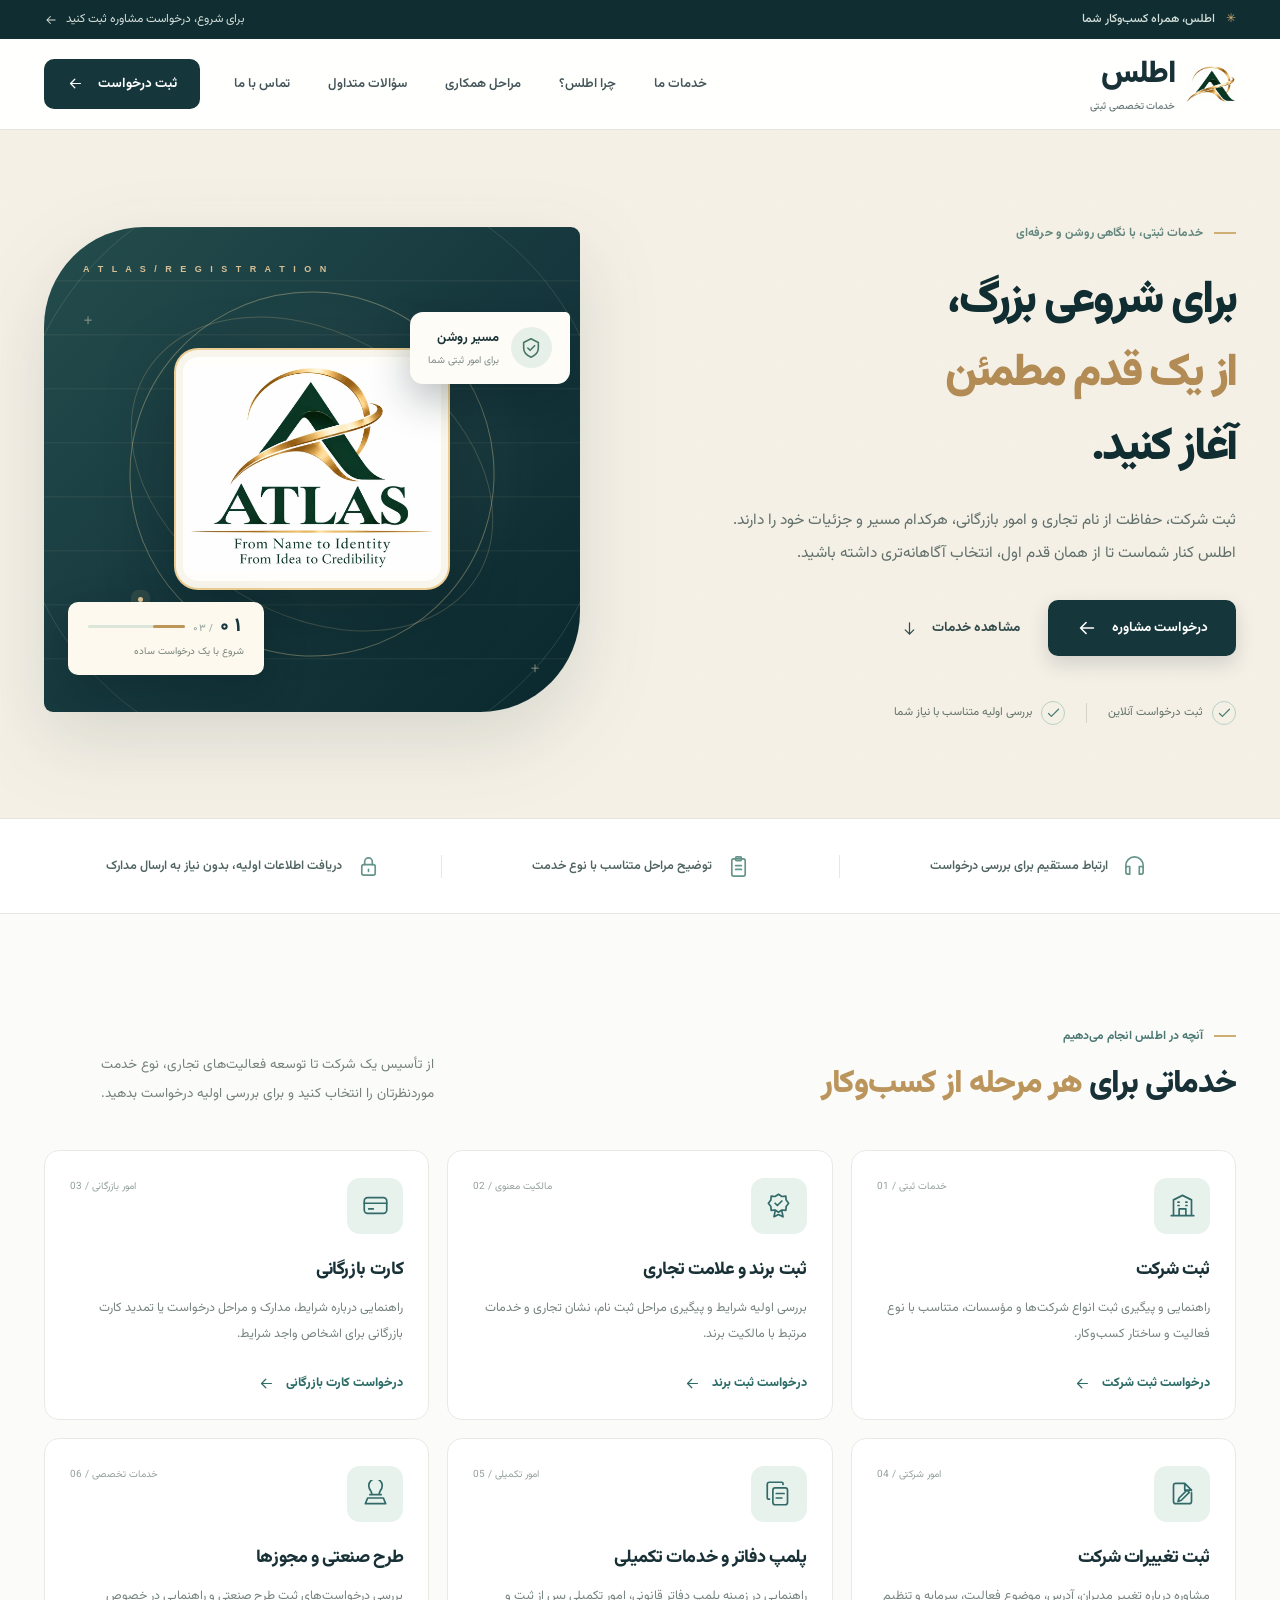
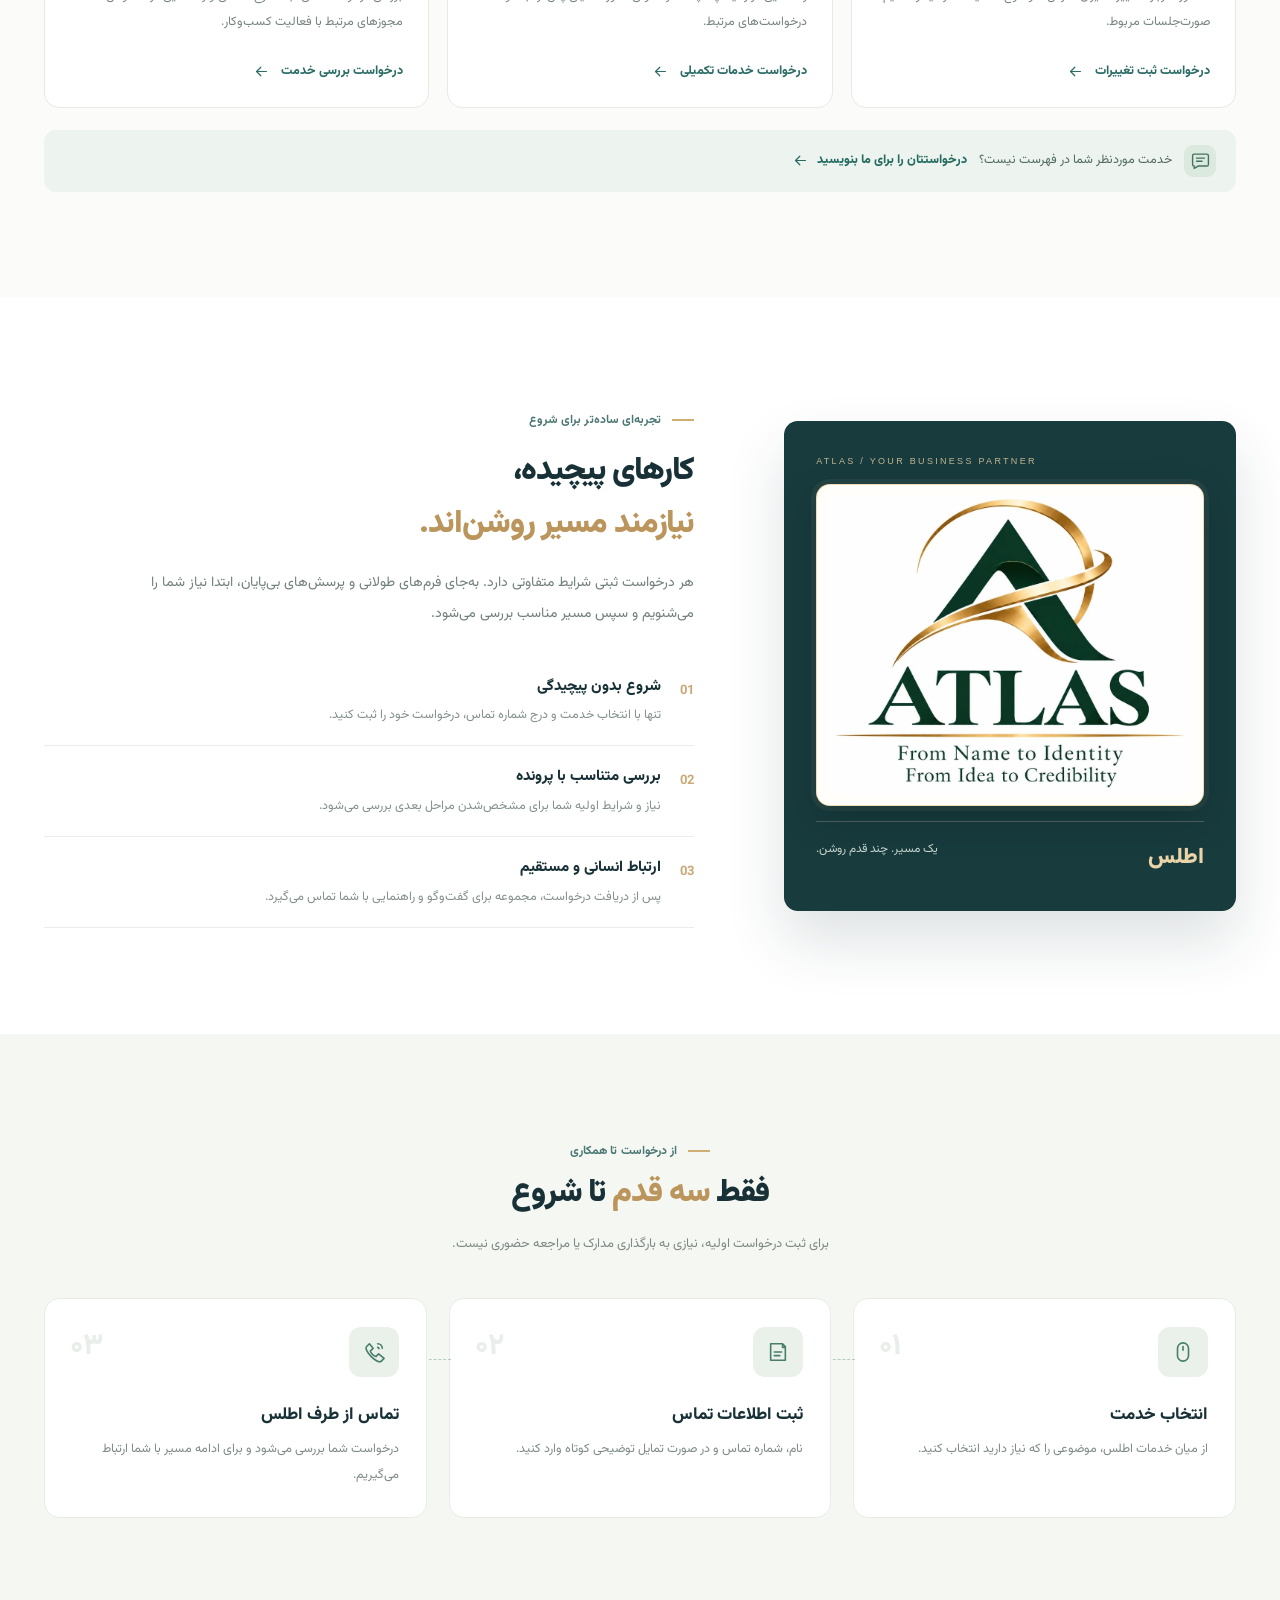
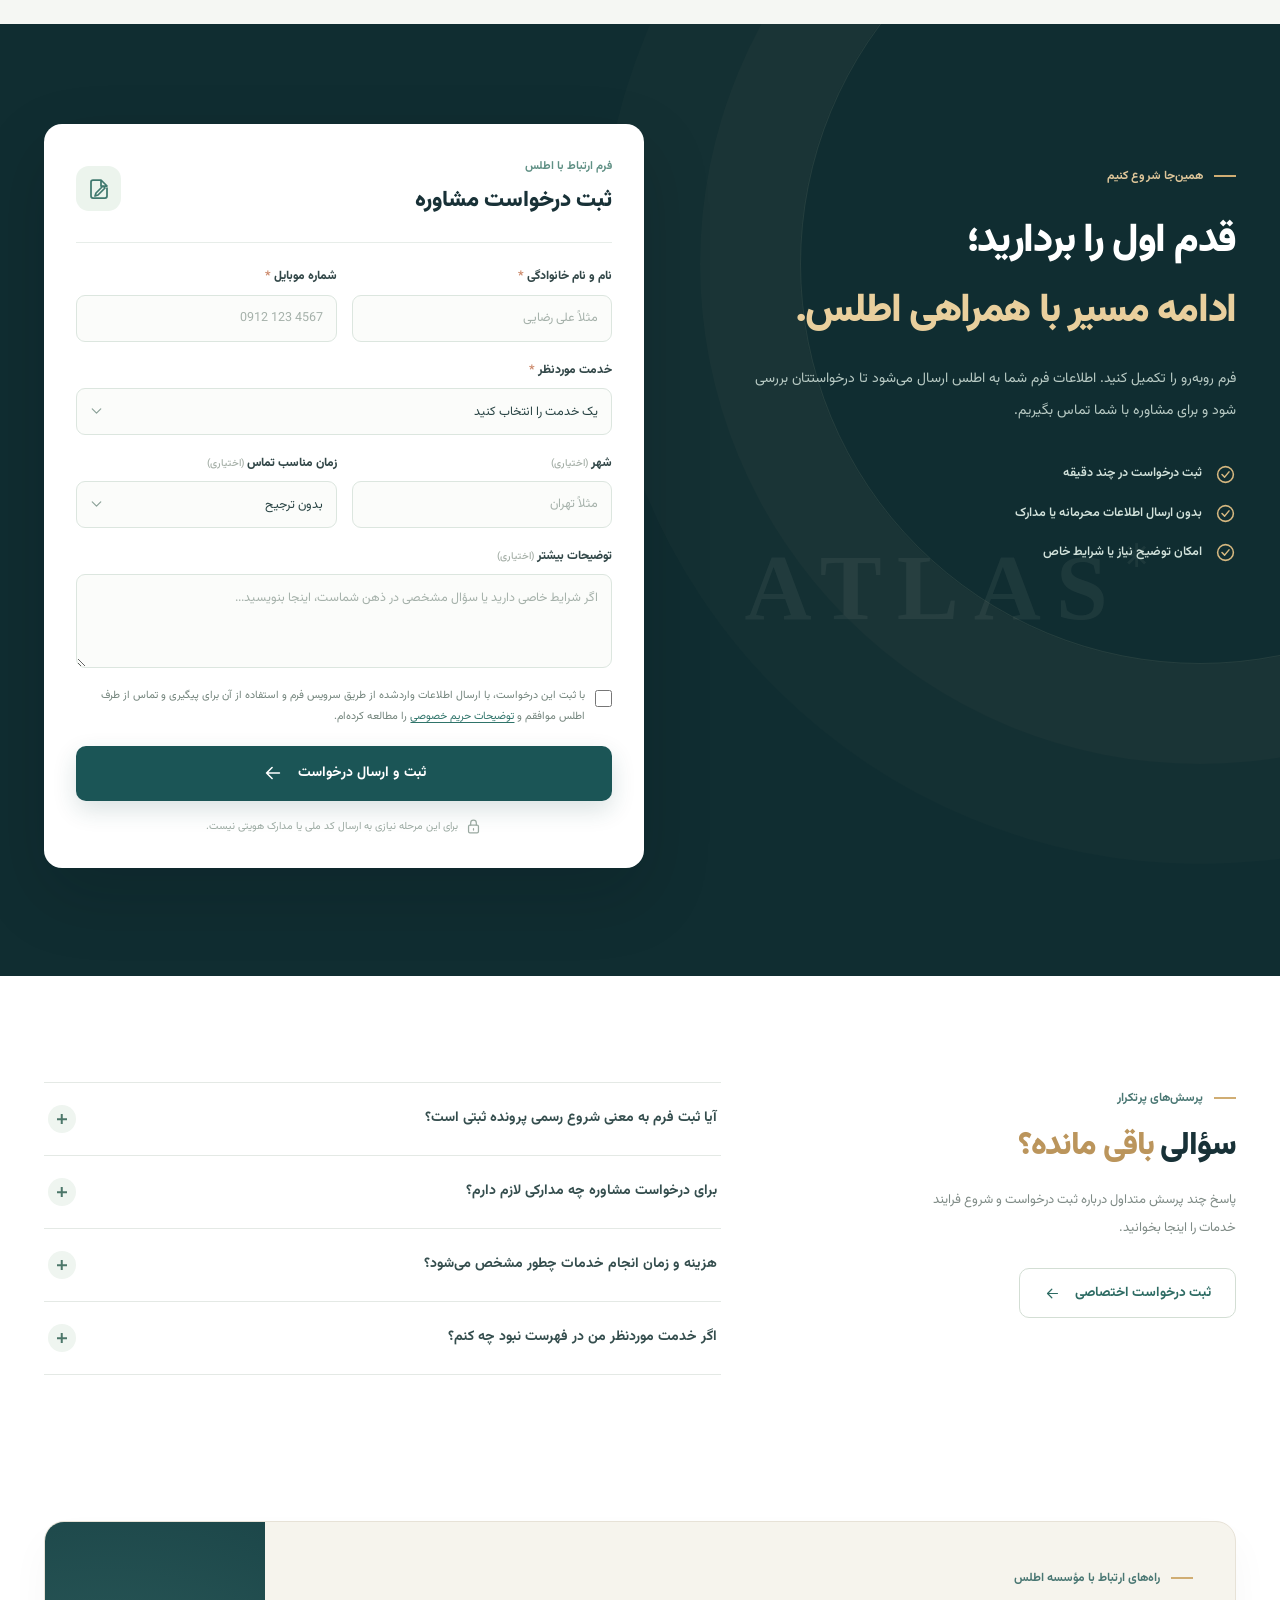
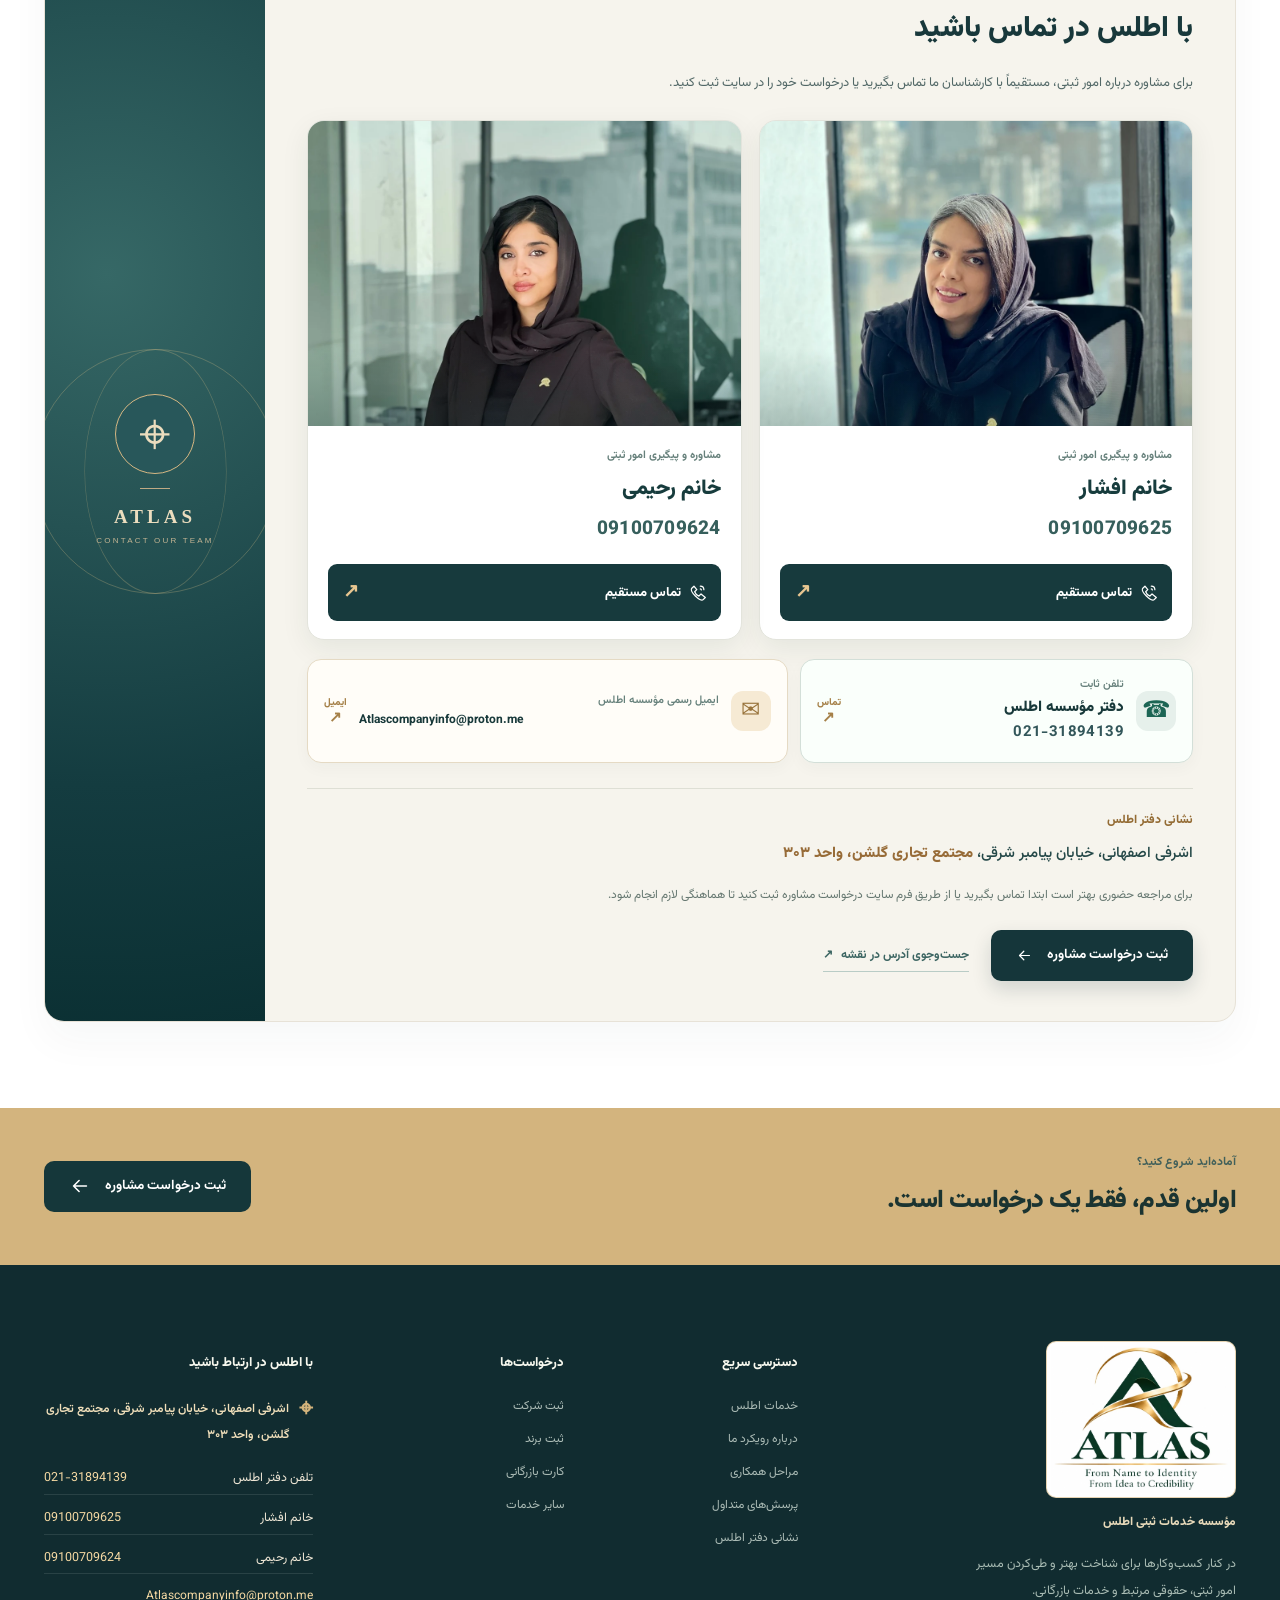
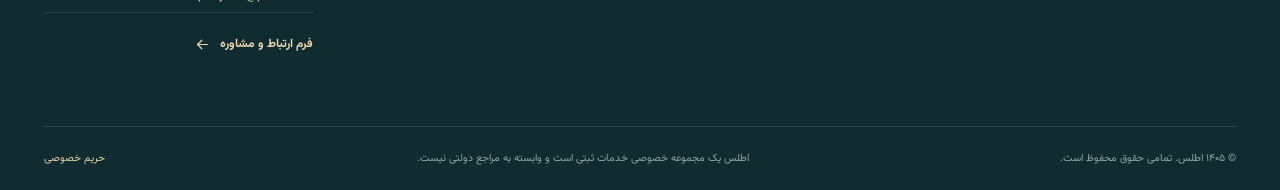
==== index.html @ 928f332f "v.1" ====
<!doctype html>
<html lang="fa" dir="rtl">
<head>
  <meta charset="UTF-8" />
  <meta name="viewport" content="width=device-width, initial-scale=1" />
  <meta name="theme-color" content="#122d32" />
  <meta name="description" content="اطلس، همراه شما در ثبت شرکت، ثبت برند و علامت تجاری، اخذ کارت بازرگانی و خدمات ثبتی. درخواست مشاوره خود را آنلاین ثبت کنید تا کارشناسان با شما تماس بگیرند." />
  <meta property="og:type" content="website" />
  <meta property="og:image" content="assets/atlas-logo.webp" />
  <meta property="og:title" content="اطلس | خدمات تخصصی ثبت شرکت و برند" />
  <meta property="og:description" content="مسیر امور ثبتی کسب‌وکارتان را با اطلس شروع کنید. درخواست مشاوره را آنلاین ثبت کنید." />
  <title>اطلس | ثبت شرکت، برند و خدمات ثبتی</title>
  <link rel="preconnect" href="https://fonts.googleapis.com" />
  <link rel="preconnect" href="https://fonts.gstatic.com" crossorigin />
  <link href="https://fonts.googleapis.com/css2?family=Vazirmatn:wght@300;400;500;600;700;800;900&display=swap" rel="stylesheet" />
  <link rel="icon" href="assets/favicon.png" type="image/png" />
  <link rel="stylesheet" href="assets/style.css" />
  <script src="assets/app.js" defer></script>
</head>
<body>
  <a class="skip-link" href="#main">رفتن به محتوای اصلی</a>
  <div class="announcement">
    <div class="container announcement__inner">
      <span class="announcement__tag"><span class="announcement__star">✳</span> اطلس، همراه کسب‌وکار شما</span>
      <a href="#request">برای شروع، درخواست مشاوره ثبت کنید <svg class="icon icon--tiny"><use href="assets/icons.svg#arrow-left"></use></svg></a>
    </div>
  </div>

  <header class="site-header" id="top">
    <div class="container header-inner">
      <a class="brand" href="#top" aria-label="اطلس، صفحه اصلی">
        <span class="brand-mark brand-mark--logo" aria-hidden="true"><img src="assets/atlas-mark.webp" alt="" width="50" height="50" /></span>
        <span class="brand-text"><strong>اطلس</strong><small>خدمات تخصصی ثبتی</small></span>
      </a>
      <nav class="primary-nav" id="primary-nav" aria-label="منوی اصلی">
        <a href="#services">خدمات ما</a>
        <a href="#why-atlas">چرا اطلس؟</a>
        <a href="#steps">مراحل همکاری</a>
        <a href="#faq">سؤالات متداول</a>
        <a href="#contact">تماس با ما</a>
      </nav>
      <a class="button button--header" href="#request">ثبت درخواست <svg class="icon icon--small"><use href="assets/icons.svg#arrow-left"></use></svg></a>
      <button class="menu-toggle" type="button" aria-label="باز کردن منو" aria-expanded="false" aria-controls="primary-nav"><span></span><span></span><span></span></button>
    </div>
  </header>

  <main id="main">
    <section class="hero" aria-labelledby="hero-title">
      <div class="hero-grain" aria-hidden="true"></div>
      <div class="container hero-grid">
        <div class="hero-content">
          <div class="eyebrow"><span class="eyebrow__line"></span> خدمات ثبتی، با نگاهی روشن و حرفه‌ای</div>
          <h1 id="hero-title">برای شروعی بزرگ، <span>از یک قدم مطمئن</span> آغاز کنید.</h1>
          <p class="hero-description">ثبت شرکت، حفاظت از نام تجاری و امور بازرگانی، هرکدام مسیر و جزئیات خود را دارند. اطلس کنار شماست تا از همان قدم اول، انتخاب آگاهانه‌تری داشته باشید.</p>
          <div class="hero-actions">
            <a class="button button--primary button--large" href="#request">درخواست مشاوره <svg class="icon"><use href="assets/icons.svg#arrow-left"></use></svg></a>
            <a class="button button--text" href="#services">مشاهده خدمات <svg class="icon icon--small"><use href="assets/icons.svg#arrow-down"></use></svg></a>
          </div>
          <div class="hero-notes">
            <div class="hero-note"><span class="note-check"><svg class="icon icon--small"><use href="assets/icons.svg#check"></use></svg></span><span>ثبت درخواست آنلاین</span></div>
            <span class="hero-notes__divider"></span>
            <div class="hero-note"><span class="note-check"><svg class="icon icon--small"><use href="assets/icons.svg#check"></use></svg></span><span>بررسی اولیه متناسب با نیاز شما</span></div>
          </div>
        </div>

        <div class="hero-art" aria-label="نمایی گرافیکی از مسیر خدمات اطلس">
          <div class="hero-art__inner">
            <div class="hero-art__crown">A T L A S  /  R E G I S T R A T I O N</div>
            <div class="orbit orbit--outer"></div>
            <div class="orbit orbit--middle"></div>
            <div class="orbital-dot orbital-dot--one"></div>
            <div class="orbital-dot orbital-dot--two"></div>
            <div class="hero-orb hero-orb--atlas"><img class="hero-logo" src="assets/atlas-logo.webp" width="978" height="800" alt="لوگوی رسمی اطلس با شعار From Name to Identity, From Idea to Credibility" fetchpriority="high" /></div>
            <div class="art-label art-label--top"><span class="art-label__circle"><svg class="icon"><use href="assets/icons.svg#shield-check"></use></svg></span><span><strong>مسیر روشن</strong><small>برای امور ثبتی شما</small></span></div>
            <div class="art-label art-label--bottom"><span class="art-label__number">۰۱ <em> / ۰۳</em></span><span class="art-label__bar"><i></i></span><span class="art-label__desc">شروع با یک درخواست ساده</span></div>
            <span class="hero-art__corner hero-art__corner--a">+</span><span class="hero-art__corner hero-art__corner--b">+</span>
          </div>
        </div>
      </div>
      <div class="hero-bottom-line" aria-hidden="true"></div>
    </section>

    <section class="assurance" aria-label="مزیت‌های همکاری">
      <div class="container assurance-grid">
        <div class="assurance-item"><svg class="icon"><use href="assets/icons.svg#headphones"></use></svg><span>ارتباط مستقیم برای بررسی درخواست</span></div>
        <div class="assurance-item"><svg class="icon"><use href="assets/icons.svg#clipboard"></use></svg><span>توضیح مراحل متناسب با نوع خدمت</span></div>
        <div class="assurance-item"><svg class="icon"><use href="assets/icons.svg#lock"></use></svg><span>دریافت اطلاعات اولیه، بدون نیاز به ارسال مدارک</span></div>
      </div>
    </section>

    <section class="section services-section" id="services">
      <div class="container">
        <div class="section-head">
          <div><div class="eyebrow eyebrow--dark"><span class="eyebrow__line"></span> آنچه در اطلس انجام می‌دهیم</div><h2>خدماتی برای <span>هر مرحله از کسب‌وکار</span></h2></div>
          <p>از تأسیس یک شرکت تا توسعه فعالیت‌های تجاری، نوع خدمت موردنظرتان را انتخاب کنید و برای بررسی اولیه درخواست بدهید.</p>
        </div>
        <div class="services-grid">
          <article class="service-card"><div class="service-card__top"><span class="service-icon"><svg class="icon"><use href="assets/icons.svg#building"></use></svg></span><span class="service-num">01 / خدمات ثبتی</span></div><h3>ثبت شرکت</h3><p>راهنمایی و پیگیری ثبت انواع شرکت‌ها و مؤسسات، متناسب با نوع فعالیت و ساختار کسب‌وکار.</p><a href="#request" class="service-link" data-service="ثبت شرکت">درخواست ثبت شرکت <svg class="icon icon--small"><use href="assets/icons.svg#arrow-left"></use></svg></a></article>
          <article class="service-card"><div class="service-card__top"><span class="service-icon"><svg class="icon"><use href="assets/icons.svg#badge"></use></svg></span><span class="service-num">02 / مالکیت معنوی</span></div><h3>ثبت برند و علامت تجاری</h3><p>بررسی اولیه شرایط و پیگیری مراحل ثبت نام، نشان تجاری و خدمات مرتبط با مالکیت برند.</p><a href="#request" class="service-link" data-service="ثبت برند و علامت تجاری">درخواست ثبت برند <svg class="icon icon--small"><use href="assets/icons.svg#arrow-left"></use></svg></a></article>
          <article class="service-card"><div class="service-card__top"><span class="service-icon"><svg class="icon"><use href="assets/icons.svg#credit-card"></use></svg></span><span class="service-num">03 / امور بازرگانی</span></div><h3>کارت بازرگانی</h3><p>راهنمایی درباره شرایط، مدارک و مراحل درخواست یا تمدید کارت بازرگانی برای اشخاص واجد شرایط.</p><a href="#request" class="service-link" data-service="اخذ یا تمدید کارت بازرگانی">درخواست کارت بازرگانی <svg class="icon icon--small"><use href="assets/icons.svg#arrow-left"></use></svg></a></article>
          <article class="service-card"><div class="service-card__top"><span class="service-icon"><svg class="icon"><use href="assets/icons.svg#file-pen"></use></svg></span><span class="service-num">04 / امور شرکتی</span></div><h3>ثبت تغییرات شرکت</h3><p>مشاوره درباره تغییر مدیران، آدرس، موضوع فعالیت، سرمایه و تنظیم صورت‌جلسات مربوط.</p><a href="#request" class="service-link" data-service="ثبت تغییرات شرکت">درخواست ثبت تغییرات <svg class="icon icon--small"><use href="assets/icons.svg#arrow-left"></use></svg></a></article>
          <article class="service-card"><div class="service-card__top"><span class="service-icon"><svg class="icon"><use href="assets/icons.svg#files"></use></svg></span><span class="service-num">05 / امور تکمیلی</span></div><h3>پلمپ دفاتر و خدمات تکمیلی</h3><p>راهنمایی در زمینه پلمپ دفاتر قانونی، امور تکمیلی پس از ثبت و درخواست‌های مرتبط.</p><a href="#request" class="service-link" data-service="پلمپ دفاتر و خدمات تکمیلی">درخواست خدمات تکمیلی <svg class="icon icon--small"><use href="assets/icons.svg#arrow-left"></use></svg></a></article>
          <article class="service-card"><div class="service-card__top"><span class="service-icon"><svg class="icon"><use href="assets/icons.svg#stamp"></use></svg></span><span class="service-num">06 / خدمات تخصصی</span></div><h3>طرح صنعتی و مجوزها</h3><p>بررسی درخواست‌های ثبت طرح صنعتی و راهنمایی در خصوص مجوزهای مرتبط با فعالیت کسب‌وکار.</p><a href="#request" class="service-link" data-service="ثبت طرح صنعتی و مجوزها">درخواست بررسی خدمت <svg class="icon icon--small"><use href="assets/icons.svg#arrow-left"></use></svg></a></article>
        </div>
        <div class="service-footnote"><span class="service-footnote__icon"><svg class="icon"><use href="assets/icons.svg#message"></use></svg></span><span>خدمت موردنظر شما در فهرست نیست؟</span><a href="#request" data-service="سایر خدمات ثبتی">درخواستتان را برای ما بنویسید <svg class="icon icon--small"><use href="assets/icons.svg#arrow-left"></use></svg></a></div>
      </div>
    </section>

    <section class="section why-section" id="why-atlas">
      <div class="container why-grid">
        <div class="why-panel">
          <span class="why-panel__top">ATLAS / YOUR BUSINESS PARTNER</span>
          <div class="why-panel__visual">
            <div class="why-panel__logo-frame">
              <img class="why-panel__logo-img" src="assets/atlas-logo.webp" width="978" height="800" loading="lazy" alt="لوگوی رسمی مؤسسه ثبتی اطلس، از نام تا هویت و از ایده تا اعتبار" />
            </div>
          </div>
          <div class="why-panel__bottom"><span>اطلس</span><span>یک مسیر. چند قدم روشن.</span></div>
        </div>
        <div class="why-content"><div class="eyebrow eyebrow--dark"><span class="eyebrow__line"></span> تجربه‌ای ساده‌تر برای شروع</div><h2>کارهای پیچیده، <span>نیازمند مسیر روشن‌اند.</span></h2><p class="why-intro">هر درخواست ثبتی شرایط متفاوتی دارد. به‌جای فرم‌های طولانی و پرسش‌های بی‌پایان، ابتدا نیاز شما را می‌شنویم و سپس مسیر مناسب بررسی می‌شود.</p>
          <div class="why-features"><div class="why-feature"><span class="why-feature__number">01</span><div><h3>شروع بدون پیچیدگی</h3><p>تنها با انتخاب خدمت و درج شماره تماس، درخواست خود را ثبت کنید.</p></div></div><div class="why-feature"><span class="why-feature__number">02</span><div><h3>بررسی متناسب با پرونده</h3><p>نیاز و شرایط اولیه شما برای مشخص‌شدن مراحل بعدی بررسی می‌شود.</p></div></div><div class="why-feature"><span class="why-feature__number">03</span><div><h3>ارتباط انسانی و مستقیم</h3><p>پس از دریافت درخواست، مجموعه برای گفت‌وگو و راهنمایی با شما تماس می‌گیرد.</p></div></div></div>
        </div>
      </div>
    </section>

    <section class="section steps-section" id="steps"><div class="container"><div class="section-head section-head--center"><div class="eyebrow eyebrow--dark"><span class="eyebrow__line"></span> از درخواست تا همکاری</div><h2>فقط <span>سه قدم</span> تا شروع</h2><p>برای ثبت درخواست اولیه، نیازی به بارگذاری مدارک یا مراجعه حضوری نیست.</p></div><div class="steps-grid"><div class="step-card"><span class="step-card__index">۰۱</span><span class="step-card__icon"><svg class="icon"><use href="assets/icons.svg#mouse"></use></svg></span><h3>انتخاب خدمت</h3><p>از میان خدمات اطلس، موضوعی را که نیاز دارید انتخاب کنید.</p></div><div class="step-card"><span class="step-card__index">۰۲</span><span class="step-card__icon"><svg class="icon"><use href="assets/icons.svg#form"></use></svg></span><h3>ثبت اطلاعات تماس</h3><p>نام، شماره تماس و در صورت تمایل توضیحی کوتاه وارد کنید.</p></div><div class="step-card"><span class="step-card__index">۰۳</span><span class="step-card__icon"><svg class="icon"><use href="assets/icons.svg#phone-call"></use></svg></span><h3>تماس از طرف اطلس</h3><p>درخواست شما بررسی می‌شود و برای ادامه مسیر با شما ارتباط می‌گیریم.</p></div></div></div></section>

    <section class="request-section" id="request" aria-labelledby="request-title"><div class="container request-grid">
      <div class="request-copy"><div class="eyebrow eyebrow--light"><span class="eyebrow__line"></span> همین‌جا شروع کنیم</div><h2 id="request-title">قدم اول را بردارید؛ <span>ادامه مسیر با همراهی اطلس.</span></h2><p>فرم روبه‌رو را تکمیل کنید. اطلاعات فرم شما به اطلس ارسال می‌شود تا درخواستتان بررسی شود و برای مشاوره با شما تماس بگیریم.</p><div class="request-advantages"><div><svg class="icon"><use href="assets/icons.svg#check-circle"></use></svg> ثبت درخواست در چند دقیقه</div><div><svg class="icon"><use href="assets/icons.svg#check-circle"></use></svg> بدون ارسال اطلاعات محرمانه یا مدارک</div><div><svg class="icon"><use href="assets/icons.svg#check-circle"></use></svg> امکان توضیح نیاز یا شرایط خاص</div></div><div class="request-decor" aria-hidden="true">ATLAS<span>✳</span></div></div>
      <div class="form-card"><div class="form-card__header"><div><span class="form-card__label">فرم ارتباط با اطلس</span><h3>ثبت درخواست مشاوره</h3></div><span class="form-card__header-icon"><svg class="icon"><use href="assets/icons.svg#file-pen"></use></svg></span></div>
        <form id="lead-form" action="https://formsubmit.co/Atlascompanyinfo@proton.me" method="POST" accept-charset="UTF-8">
          <input type="hidden" name="_subject" value="درخواست مشاوره جدید | مؤسسه ثبتی اطلس" />
          <input type="hidden" name="_template" value="table" />
          <input type="hidden" name="_url" id="submission_url" value="" />
          <input type="hidden" name="زمان ثبت درخواست" id="submission_time" value="" />
          <div class="field-grid"><div class="form-field"><label for="fullname">نام و نام خانوادگی <span>*</span></label><input id="fullname" name="fullname" type="text" autocomplete="name" maxlength="100" placeholder="مثلاً علی رضایی" required /></div><div class="form-field"><label for="mobile">شماره موبایل <span>*</span></label><input id="mobile" name="mobile" type="tel" inputmode="tel" autocomplete="tel" maxlength="20" dir="ltr" placeholder="0912 123 4567" required /></div></div>
          <div class="form-field"><label for="service">خدمت موردنظر <span>*</span></label><div class="select-wrap"><select id="service" name="service" required><option value="" selected disabled>یک خدمت را انتخاب کنید</option><option value="ثبت شرکت">ثبت شرکت</option><option value="ثبت برند و علامت تجاری">ثبت برند و علامت تجاری</option><option value="اخذ یا تمدید کارت بازرگانی">اخذ یا تمدید کارت بازرگانی</option><option value="ثبت تغییرات شرکت">ثبت تغییرات شرکت</option><option value="پلمپ دفاتر و خدمات تکمیلی">پلمپ دفاتر و خدمات تکمیلی</option><option value="ثبت طرح صنعتی و مجوزها">ثبت طرح صنعتی و مجوزها</option><option value="سایر خدمات ثبتی">سایر خدمات ثبتی</option></select><svg class="icon icon--small"><use href="assets/icons.svg#chevron-down"></use></svg></div></div>
          <div class="field-grid"><div class="form-field"><label for="city">شهر <span class="optional">(اختیاری)</span></label><input id="city" name="city" type="text" maxlength="80" placeholder="مثلاً تهران" /></div><div class="form-field"><label for="preferred_time">زمان مناسب تماس <span class="optional">(اختیاری)</span></label><div class="select-wrap"><select id="preferred_time" name="preferred_time"><option value="">بدون ترجیح</option><option value="صبح">صبح</option><option value="ظهر تا عصر">ظهر تا عصر</option><option value="عصر تا شب">عصر تا شب</option></select><svg class="icon icon--small"><use href="assets/icons.svg#chevron-down"></use></svg></div></div></div>
          <div class="form-field"><label for="message">توضیحات بیشتر <span class="optional">(اختیاری)</span></label><textarea id="message" name="message" rows="3" maxlength="2000" placeholder="اگر شرایط خاصی دارید یا سؤال مشخصی در ذهن شماست، اینجا بنویسید..."></textarea></div>
          <div class="trap-field" aria-hidden="true"><label for="company_website">آدرس وب‌سایت</label><input type="text" id="company_website" name="_honey" tabindex="-1" autocomplete="off" /></div>
          <label class="privacy-agreement"><input type="checkbox" id="consent" name="consent" required /><span>با ثبت این درخواست، با ارسال اطلاعات واردشده از طریق سرویس فرم و استفاده از آن برای پیگیری و تماس از طرف اطلس موافقم و <a href="privacy.html" target="_blank" rel="noopener">توضیحات حریم خصوصی</a> را مطالعه کرده‌ام.</span></label>
          <noscript><p class="form-message" style="display:block" role="status">در مرورگر شما جاوااسکریپت غیرفعال است. فرم با هدایت به سرویس دریافت درخواست ارسال خواهد شد.</p></noscript>
          <p id="form-message" role="status" aria-live="polite" class="form-message" hidden></p>
          <button class="button button--form" type="submit" id="submit-button">ثبت و ارسال درخواست <svg class="icon"><use href="assets/icons.svg#arrow-left"></use></svg></button>
          <p class="form-card__footer"><svg class="icon icon--small"><use href="assets/icons.svg#lock"></use></svg> برای این مرحله نیازی به ارسال کد ملی یا مدارک هویتی نیست.</p>
        </form>
      </div>
    </div></section>

    <section class="section faq-section" id="faq"><div class="container faq-grid"><div class="faq-heading"><div class="eyebrow eyebrow--dark"><span class="eyebrow__line"></span> پرسش‌های پرتکرار</div><h2>سؤالی <span>باقی مانده؟</span></h2><p>پاسخ چند پرسش متداول درباره ثبت درخواست و شروع فرایند خدمات را اینجا بخوانید.</p><a class="button button--outline" href="#request">ثبت درخواست اختصاصی <svg class="icon icon--small"><use href="assets/icons.svg#arrow-left"></use></svg></a></div><div class="faq-list"><details><summary>آیا ثبت فرم به معنی شروع رسمی پرونده ثبتی است؟<span class="faq-plus"></span></summary><p>خیر. فرم سایت برای ثبت درخواست اولیه و هماهنگی تماس است. شروع رسمی خدمات، شرایط و مدارک موردنیاز پس از بررسی موضوع با شما مشخص می‌شود.</p></details><details><summary>برای درخواست مشاوره چه مدارکی لازم دارم؟<span class="faq-plus"></span></summary><p>برای تکمیل فرم اولیه، تنها نام، شماره موبایل و نوع خدمت موردنظر لازم است. در صورت نیاز به مدارک، مراحل بعدی جداگانه با شما هماهنگ خواهد شد.</p></details><details><summary>هزینه و زمان انجام خدمات چطور مشخص می‌شود؟<span class="faq-plus"></span></summary><p>هزینه و زمان انجام کار به نوع خدمت، وضعیت پرونده و الزامات مراجع مربوط بستگی دارد. پس از بررسی اولیه، درباره جزئیات با شما گفت‌وگو می‌شود.</p></details><details><summary>اگر خدمت موردنظر من در فهرست نبود چه کنم؟<span class="faq-plus"></span></summary><p>گزینه «سایر خدمات ثبتی» را انتخاب و موضوع را در بخش توضیحات بنویسید تا امکان انجام آن بررسی شود.</p></details></div></div></section>

    <section class="contact-section" id="contact" aria-labelledby="contact-title">
      <div class="container contact-box">
        <div class="contact-box__content">
          <div class="eyebrow eyebrow--dark"><span class="eyebrow__line"></span> راه‌های ارتباط با مؤسسه اطلس</div>
          <h2 id="contact-title">با اطلس در تماس باشید</h2>
          <p class="contact-box__intro">برای مشاوره درباره امور ثبتی، مستقیماً با کارشناسان ما تماس بگیرید یا درخواست خود را در سایت ثبت کنید.</p>

          <div class="contact-channels contact-channels--advisors" aria-label="کارشناسان مؤسسه ثبتی اطلس">
            <article class="advisor-card">
              <div class="advisor-card__photo-wrap">
                <img class="advisor-card__photo advisor-card__photo--afshar" src="assets/advisor-afshar.webp" width="1080" height="1440" loading="lazy" decoding="async" alt="عکس خانم افشار" />
              </div>
              <div class="advisor-card__body">
                <span class="advisor-card__eyebrow">مشاوره و پیگیری امور ثبتی</span>
                <h3>خانم افشار</h3>
                <a class="advisor-card__number" href="tel:+989100709625" aria-label="شماره موبایل خانم افشار، تماس با ۰۹۱۰۰۷۰۹۶۲۵"><bdi dir="ltr">09100709625</bdi></a>
                <a class="advisor-card__call" href="tel:+989100709625" aria-label="تماس تلفنی با خانم افشار">
                  <svg class="icon icon--small" aria-hidden="true"><use href="assets/icons.svg#phone-call"></use></svg>
                  تماس مستقیم
                  <span aria-hidden="true">↗</span>
                </a>
              </div>
            </article>
            <article class="advisor-card">
              <div class="advisor-card__photo-wrap">
                <img class="advisor-card__photo advisor-card__photo--rahimi" src="assets/advisor-rahimi.webp" width="1080" height="1440" loading="lazy" decoding="async" alt="عکس خانم رحیمی" />
              </div>
              <div class="advisor-card__body">
                <span class="advisor-card__eyebrow">مشاوره و پیگیری امور ثبتی</span>
                <h3>خانم رحیمی</h3>
                <a class="advisor-card__number" href="tel:+989100709624" aria-label="شماره موبایل خانم رحیمی، تماس با ۰۹۱۰۰۷۰۹۶۲۴"><bdi dir="ltr">09100709624</bdi></a>
                <a class="advisor-card__call" href="tel:+989100709624" aria-label="تماس تلفنی با خانم رحیمی">
                  <svg class="icon icon--small" aria-hidden="true"><use href="assets/icons.svg#phone-call"></use></svg>
                  تماس مستقیم
                  <span aria-hidden="true">↗</span>
                </a>
              </div>
            </article>
          </div>

          <div class="contact-channels contact-channels--utility" aria-label="تلفن دفتر و ایمیل رسمی اطلس">
            <a class="contact-channel contact-channel--office" href="tel:+982131894139" aria-label="تماس با دفتر مؤسسه ثبتی اطلس، ۰۲۱-۳۱۸۹۴۱۳۹">
              <span class="contact-channel__icon" aria-hidden="true">☎</span>
              <span class="contact-channel__details"><small>تلفن ثابت</small><strong>دفتر مؤسسه اطلس</strong><bdi dir="ltr">021-31894139</bdi></span>
              <span class="contact-channel__action" aria-hidden="true">تماس <span>↗</span></span>
            </a>
            <a class="contact-channel contact-channel--email" href="mailto:Atlascompanyinfo@proton.me" aria-label="ارسال ایمیل به مؤسسه اطلس به نشانی Atlascompanyinfo@proton.me">
              <span class="contact-channel__icon contact-channel__icon--mail" aria-hidden="true">✉</span>
              <span class="contact-channel__details"><small>ایمیل رسمی مؤسسه اطلس</small><strong class="contact-channel__email" dir="ltr">Atlascompanyinfo@proton.me</strong></span>
              <span class="contact-channel__action" aria-hidden="true">ایمیل <span>↗</span></span>
            </a>
          </div>

          <div class="contact-office"><span class="contact-office__label">نشانی دفتر اطلس</span><address>اشرفی اصفهانی، خیابان پیامبر شرقی، <strong>مجتمع تجاری گلشن، واحد ۳۰۳</strong></address></div>
          <p>برای مراجعه حضوری بهتر است ابتدا تماس بگیرید یا از طریق فرم سایت درخواست مشاوره ثبت کنید تا هماهنگی لازم انجام شود.</p>
          <div class="contact-box__actions">
            <a class="button button--primary" href="#request">ثبت درخواست مشاوره <svg class="icon icon--small"><use href="assets/icons.svg#arrow-left"></use></svg></a>
            <a class="contact-box__map" href="https://www.google.com/maps/search/?api=1&query=%D8%AA%D9%87%D8%B1%D8%A7%D9%86%D8%8C%20%D8%A7%D8%B4%D8%B1%D9%81%DB%8C%20%D8%A7%D8%B5%D9%81%D9%87%D8%A7%D9%86%DB%8C%D8%8C%20%D8%AE%DB%8C%D8%A7%D8%A8%D8%A7%D9%86%20%D9%BE%DB%8C%D8%A7%D9%85%D8%A8%D8%B1%20%D8%B4%D8%B1%D9%82%DB%8C%D8%8C%20%D9%85%D8%AC%D8%AA%D9%85%D8%B9%20%D8%AA%D8%AC%D8%A7%D8%B1%DB%8C%20%DA%AF%D9%84%D8%B4%D9%86%D8%8C%20%D9%88%D8%A7%D8%AD%D8%AF%20%DB%B3%DB%B0%DB%B3" target="_blank" rel="noopener noreferrer" aria-label="جست‌وجوی آدرس اطلس در گوگل‌مپ">جست‌وجوی آدرس در نقشه <span aria-hidden="true">↗</span></a>
          </div>
        </div>
        <div class="contact-box__visual" aria-hidden="true"><span class="contact-box__pin">⌖</span><span class="contact-box__visual-line"></span><strong>ATLAS</strong><small>CONTACT OUR TEAM</small></div>
      </div>
    </section>
    <section class="last-cta"><div class="container last-cta__inner"><div><span>آماده‌اید شروع کنید؟</span><h2>اولین قدم، فقط یک درخواست است.</h2></div><a href="#request" class="button button--cream">ثبت درخواست مشاوره <svg class="icon"><use href="assets/icons.svg#arrow-left"></use></svg></a></div></section>
  </main>
  <footer class="site-footer"><div class="container footer-main"><div class="footer-brand"><a class="footer-logo" href="#top" aria-label="اطلس؛ بازگشت به ابتدای صفحه"><img src="assets/atlas-logo.webp" width="978" height="800" alt="اطلس؛ From Name to Identity, From Idea to Credibility" loading="lazy" /></a><div class="footer-brand__caption">مؤسسه خدمات ثبتی اطلس</div><p>در کنار کسب‌وکارها برای شناخت بهتر و طی‌کردن مسیر امور ثبتی، حقوقی مرتبط و خدمات بازرگانی.</p></div><div class="footer-links"><h3>دسترسی سریع</h3><a href="#services">خدمات اطلس</a><a href="#why-atlas">درباره رویکرد ما</a><a href="#steps">مراحل همکاری</a><a href="#faq">پرسش‌های متداول</a><a href="#contact">نشانی دفتر اطلس</a></div><div class="footer-links"><h3>درخواست‌ها</h3><a href="#request" data-service="ثبت شرکت">ثبت شرکت</a><a href="#request" data-service="ثبت برند و علامت تجاری">ثبت برند</a><a href="#request" data-service="اخذ یا تمدید کارت بازرگانی">کارت بازرگانی</a><a href="#request" data-service="سایر خدمات ثبتی">سایر خدمات</a></div><div class="footer-contact"><h3>با اطلس در ارتباط باشید</h3><p class="footer-contact__address"><span aria-hidden="true">⌖</span> <span>اشرفی اصفهانی، خیابان پیامبر شرقی، مجتمع تجاری گلشن، واحد ۳۰۳</span></p><div class="footer-contact__methods" aria-label="راه‌های ارتباطی">
  <a href="tel:+982131894139" aria-label="تماس با دفتر مؤسسه اطلس، ۰۲۱-۳۱۸۹۴۱۳۹"><span>تلفن دفتر اطلس</span><bdi dir="ltr">021-31894139</bdi></a>
  <a href="tel:+989100709625" aria-label="تماس با خانم افشار، ۰۹۱۰۰۷۰۹۶۲۵"><span>خانم افشار</span><bdi dir="ltr">09100709625</bdi></a>
  <a href="tel:+989100709624" aria-label="تماس با خانم رحیمی، ۰۹۱۰۰۷۰۹۶۲۴"><span>خانم رحیمی</span><bdi dir="ltr">09100709624</bdi></a>
  <a class="footer-contact__email" href="mailto:Atlascompanyinfo@proton.me" dir="ltr">Atlascompanyinfo@proton.me</a>
</div><a class="footer-request" href="#request">فرم ارتباط و مشاوره <svg class="icon icon--small"><use href="assets/icons.svg#arrow-left"></use></svg></a></div></div><div class="container footer-bottom"><span>© <span id="current-year">۱۴۰۵</span> اطلس. تمامی حقوق محفوظ است.</span><span>اطلس یک مجموعه خصوصی خدمات ثبتی است و وابسته به مراجع دولتی نیست.</span><a href="privacy.html">حریم خصوصی</a></div></footer>
</body>
</html>
---- assets/style.css ----
:root{--atlas-font:"Vazirmatn","Noto Sans Arabic",Tahoma,Arial,sans-serif;--forest:#15363a;--forest-dark:#102d31;--forest-ink:#0d262a;--teal:#28686a;--gold:#d0ad73;--gold-light:#e9cf9d;--sand:#f7f7f2;--warm:#f5f0e6;--paper:#fffefa;--white:#fff;--ink:#183137;--ink-mid:#48595b;--muted:#69797a;--line:#e4e9e5;--light-green:#e5f0ec;--radius:18px;--shadow:0 22px 55px rgba(16,48,49,.075)}
*,*::before,*::after{box-sizing:border-box}
html{scroll-behavior:smooth;scroll-padding-top:110px}
body{margin:0;background:var(--white);font-family:var(--atlas-font);color:var(--ink);line-height:1.85;font-size:15px;-webkit-font-smoothing:antialiased}
a{text-decoration:none;color:inherit}button,input,textarea,select{font:inherit;font-family:var(--atlas-font)}button{cursor:pointer}svg{display:block}::selection{color:var(--forest-dark);background:#d5e9db}
.container{width:min(100% - 64px,1192px);margin-inline:auto}
.icon{height:22px;width:22px;flex:none;stroke:currentColor;fill:none;stroke-linecap:round;stroke-linejoin:round;stroke-width:1.75}
.icon--small{height:17px;width:17px}.icon--tiny{height:14px;width:14px}
.skip-link{position:fixed;z-index:2000;top:-100px;right:20px;background:var(--white);padding:12px 18px;border:2px solid var(--gold)}.skip-link:focus{top:12px}
:focus-visible{outline:3px solid #c99c52;outline-offset:4px}
.announcement{background:var(--forest-dark);color:#d3dfd9;font-size:12px}
.announcement__inner{display:flex;justify-content:space-between;align-items:center;gap:15px;min-height:39px}
.announcement__tag{font-weight:500}.announcement__star{color:var(--gold);margin-inline-end:8px}.announcement a{display:inline-flex;align-items:center;gap:8px;transition:color .2s}.announcement a:hover{color:var(--gold-light)}
.site-header{height:90px;background:rgba(255,255,253,.98);position:sticky;top:0;z-index:110;box-shadow:0 1px 0 rgba(16,45,49,.06)}
.header-inner{height:100%;display:flex;align-items:center;justify-content:space-between;gap:34px}
.brand{display:inline-flex;align-items:center;gap:11px;min-width:max-content}.brand-mark{display:inline-flex;width:50px;height:50px;border-radius:15px;position:relative;align-items:center;justify-content:center;background:var(--forest);overflow:hidden}
.brand-mark::before{content:"";position:absolute;width:30px;height:30px;border:1.8px solid var(--gold-light);border-radius:50%;transform:rotate(-23deg)}
.brand-mark__orb{width:14px;height:30px;border:1.5px solid var(--gold-light);border-radius:50%;transform:rotate(27deg);position:absolute}.brand-mark__line{height:1.5px;width:30px;background:var(--gold-light);position:absolute;transform:rotate(-17deg)}
.brand-mark::after{content:"";position:absolute;width:6px;height:6px;border-radius:50%;background:var(--gold-light);right:10px;top:10px}
.brand-text{display:flex;flex-direction:column;line-height:1.3;gap:5px}.brand-text strong{font-weight:900;letter-spacing:-.9px;font-size:31px}.brand-text small{font-size:10px;font-weight:500;color:var(--muted);letter-spacing:-.1px}
.primary-nav{display:flex;align-items:center;gap:38px;margin-right:auto}.primary-nav a{font-size:13px;font-weight:600;color:#45565a;transition:color .2s}.primary-nav a:hover{color:#ba884b}
.button{display:inline-flex;align-items:center;justify-content:center;gap:14px;border:1px solid transparent;border-radius:10px;padding:12px 24px;font-weight:700;font-size:13.5px;line-height:1.8;transition:transform .22s,background .22s,box-shadow .22s,border-color .22s;color:var(--forest-dark)}
.button:hover{transform:translateY(-2px)}.button--header{background:var(--forest);color:var(--white);min-height:47px;padding-inline:22px}.button--header:hover{background:var(--teal)}.menu-toggle{display:none;border:0;background:none;padding:13px}
.menu-toggle span{display:block;width:23px;height:2px;background:var(--forest);margin:5px 0;border-radius:2px;transition:transform .2s,opacity .2s}
.hero{background:var(--warm);position:relative;overflow:hidden}.hero-grain{position:absolute;inset:0;opacity:.45;pointer-events:none;background-image:linear-gradient(90deg,rgba(255,255,255,.25) 1px,transparent 1px),linear-gradient(rgba(255,255,255,.2) 1px,transparent 1px);background-size:78px 78px}
.hero-grid{display:grid;grid-template-columns:1.06fr .94fr;align-items:center;gap:52px;min-height:620px;padding-block:72px 81px;position:relative}
.hero-content{padding:16px 0 12px;position:relative;z-index:1}.eyebrow{display:inline-flex;align-items:center;gap:11px;letter-spacing:.05px;font-size:12px;font-weight:700;color:#64877f}.eyebrow__line{width:22px;height:2px;background:var(--gold);display:inline-block}.eyebrow--dark{color:#4a7773}.eyebrow--light{color:#dec69a}
h1,h2,h3,p{margin-top:0}.hero h1{font-size:clamp(36px,3.55vw,57px);line-height:1.62;letter-spacing:-2.25px;margin:19px 0 19px;font-weight:900;color:var(--forest-dark);max-width:630px}.hero h1 span{display:block;color:#b28b55}
.hero-description{font-size:15.5px;line-height:2.18;color:#61706b;max-width:505px;margin-bottom:29px;font-weight:400}
.hero-actions{display:flex;gap:17px;align-items:center;flex-wrap:wrap}.button--primary{background:var(--forest);color:white;box-shadow:0 8px 19px rgba(16,45,49,.16)}.button--primary:hover{background:var(--teal);box-shadow:0 13px 23px rgba(16,45,49,.20)}.button--large{min-height:56px;padding-inline:27px}.button--text{color:#324b4b;background:transparent;padding-inline:10px}.button--text:hover{color:#9c7749}
.hero-notes{display:flex;gap:21px;align-items:center;margin-top:45px;color:#63726b;font-size:11.5px}.hero-note{display:flex;gap:9px;align-items:center;white-space:nowrap}.note-check{display:inline-grid;place-items:center;width:24px;height:24px;border:1px solid #b7d1c5;color:#487c70;border-radius:50%}.hero-notes__divider{width:1px;height:20px;background:#d6d4c9}
.hero-art{height:485px;position:relative;filter:drop-shadow(0 28px 38px rgba(24,51,45,.13))}.hero-art__inner{position:absolute;inset:0;border-radius:100px 9px 100px 9px;background:linear-gradient(135deg,#254d4d,#15373d 55%,#0a282d);overflow:hidden;isolation:isolate}
.hero-art__inner::before{content:"";position:absolute;inset:0;background:radial-gradient(ellipse at 55% 48%,rgba(154,175,155,.16),transparent 48%),repeating-linear-gradient(0deg,transparent 0 52px,rgba(239,218,178,.055) 53px 54px);z-index:-1}.hero-art__inner::after{content:"";position:absolute;width:600px;height:600px;border:1px solid rgba(236,220,185,.14);border-radius:50%;top:50%;left:50%;transform:translate(-50%,-50%);z-index:-1}
.hero-art__crown{font-family:Arial,sans-serif;color:#d8c096;position:absolute;top:34px;left:39px;letter-spacing:3px;font-size:9px;font-weight:600;direction:ltr}
.orbit{position:absolute;border:1px solid rgba(222,199,147,.4);border-radius:50%;top:51%;left:50%;transform:translate(-50%,-50%) rotate(-27deg)}.orbit--outer{height:365px;width:365px}.orbit--middle{height:280px;width:390px;transform:translate(-50%,-50%) rotate(32deg);border-color:rgba(222,199,147,.23)}
.orbital-dot{position:absolute;width:9px;height:9px;background:var(--gold-light);border-radius:50%;box-shadow:0 0 0 7px rgba(220,190,137,.12)}.orbital-dot--one{top:99px;right:117px}.orbital-dot--two{bottom:110px;left:94px;width:5px;height:5px}
.hero-orb{position:absolute;top:50%;left:50%;transform:translate(-50%,-50%);width:218px;height:218px;border-radius:50%;border:2px solid rgba(240,220,174,.7);display:flex;align-items:center;justify-content:center;flex-direction:column;background:radial-gradient(circle at 25% 22%,#577878,#1d484b 55%,#0d3035);box-shadow:inset -12px -16px 40px rgba(6,25,29,.38),0 30px 65px rgba(5,23,27,.4);overflow:hidden}
.hero-orb::before,.hero-orb::after{content:"";position:absolute;inset:0;border:1px solid rgba(231,219,189,.23);border-radius:50%;transform:scaleX(.38)}.hero-orb::after{transform:rotate(90deg) scaleX(.38)}.hero-orb__axis{width:100%;height:1px;background:rgba(231,219,189,.26);position:absolute;transform:rotate(-18deg)}.hero-orb__vertical{height:100%;width:1px;background:rgba(231,219,189,.16);position:absolute;transform:rotate(-18deg)}.hero-orb__horizontal{width:100%;height:1px;background:rgba(231,219,189,.16);position:absolute;transform:rotate(15deg)}
.hero-orb strong{z-index:1;color:#f3dfb7;font-size:45px;font-weight:900;text-shadow:0 5px 25px #123135}.hero-orb small{z-index:1;direction:ltr;font-family:Arial,sans-serif;letter-spacing:7px;font-size:10px;color:#ecddc2;margin-top:-8px;padding-left:6px}
.art-label{position:absolute;z-index:3;box-shadow:0 16px 40px rgba(6,26,28,.28)}.art-label--top{top:85px;right:15px;display:flex;gap:12px;align-items:center;background:#fefcf7;padding:14px 18px;border-radius:13px 5px 13px 13px;transform:translateX(5px)}.art-label__circle{display:grid;place-items:center;width:41px;height:41px;border-radius:50%;background:#e7f0e8;color:#477664}.art-label--top strong,.art-label--top small{display:block}.art-label--top strong{font-size:13px;color:#1c3437}.art-label--top small{font-size:10px;color:#7b8985;margin-top:2px}
.art-label--bottom{bottom:37px;left:24px;background:#fdf9ef;border-radius:10px;padding:15px 20px 13px;width:196px;color:var(--forest);display:flex;align-items:center;gap:7px;flex-wrap:wrap}.art-label__number{font-family:var(--atlas-font);font-weight:800;font-size:19px;line-height:1}.art-label__number em{font-style:normal;color:#9aada4;font-size:10px;font-weight:500}.art-label__bar{height:3px;flex:1;background:#dce5d9;border-radius:20px}.art-label__bar i{display:block;height:100%;width:33%;background:#bd965a;border-radius:20px}.art-label__desc{font-size:10px;color:#79837a;width:100%}.hero-art__corner{position:absolute;color:rgba(246,229,198,.45);font-size:19px;font-weight:300}.hero-art__corner--a{bottom:25px;right:40px}.hero-art__corner--b{top:76px;left:39px}
.hero-bottom-line{height:1px;background:#e5e3db}
.assurance{border-bottom:1px solid var(--line);background:#fff}.assurance-grid{display:grid;grid-template-columns:repeat(3,1fr);gap:0;min-height:94px;align-items:center}.assurance-item{display:flex;align-items:center;justify-content:center;gap:15px;font-size:12.5px;font-weight:600;color:#506561;padding-inline:22px}.assurance-item:not(:last-child){border-left:1px solid var(--line)}.assurance-item .icon{color:#64948a;width:23px;height:23px}
.section{padding:106px 0}.section-head{display:flex;align-items:flex-end;justify-content:space-between;gap:40px;margin-bottom:39px}.section-head h2,.why-content h2,.faq-heading h2{font-size:clamp(27px,2.5vw,38px);font-weight:900;line-height:1.65;letter-spacing:-1.1px;margin:10px 0 0}.section-head h2 span,.why-content h2 span,.faq-heading h2 span{color:#bb955c}.section-head>p{max-width:390px;color:#75817c;font-size:13.5px;line-height:2.15;margin:0 0 3px}
.services-section{background:#fbfcf9}.services-grid{display:grid;grid-template-columns:repeat(3,minmax(0,1fr));gap:18px}.service-card{background:white;border:1px solid #e6ebe6;border-radius:15px;padding:27px 25px 24px;min-height:270px;display:flex;flex-direction:column;transition:border-color .25s,box-shadow .25s,transform .25s}.service-card:hover{transform:translateY(-5px);border-color:#c9d8cd;box-shadow:var(--shadow)}
.service-card__top{display:flex;align-items:flex-start;justify-content:space-between;gap:10px}.service-icon{display:grid;place-items:center;width:56px;height:56px;border-radius:13px;background:#e8f2ed;color:#316a68}.service-icon .icon{width:27px;height:27px;stroke-width:1.5}.service-num{font-size:10px;color:#94a09c;direction:ltr;text-align:left;white-space:nowrap}.service-card h3{margin:20px 0 9px;font-size:18px;font-weight:800;letter-spacing:-.35px}.service-card p{margin:0 0 18px;color:#76847e;font-size:12.5px;line-height:2.05;flex:1}.service-link{font-size:12.5px;color:#2d6d67;display:inline-flex;gap:11px;align-items:center;align-self:flex-start;font-weight:800;transition:gap .2s,color .2s}.service-link:hover{gap:16px;color:#b4894b}
.service-footnote{margin-top:22px;display:flex;align-items:center;gap:12px;border-radius:12px;background:#edf3ee;padding:15px 20px;font-size:12.5px;color:#506a5f}.service-footnote__icon{display:inline-grid;place-items:center;width:32px;height:32px;border-radius:9px;background:#dce9de;color:#427263}.service-footnote__icon .icon{width:19px;height:19px}.service-footnote a{display:inline-flex;align-items:center;gap:8px;font-weight:800;color:#246b61}.service-footnote a:hover{text-decoration:underline}
.why-section{background:#fff}.why-grid{display:grid;grid-template-columns:.82fr 1.18fr;gap:90px;align-items:center}.why-panel{min-height:460px;border-radius:14px;background:#183b3e;position:relative;overflow:hidden;color:#eed3a5;padding:32px;display:flex;flex-direction:column;justify-content:space-between;box-shadow:0 30px 60px rgba(22,53,55,.14)}.why-panel::before{content:"";position:absolute;inset:-130px;border:1px solid #a6b7a52b;border-radius:50%;box-shadow:0 0 0 56px #a6b7a515,0 0 0 112px #a6b7a511,0 0 0 166px #a6b7a50b}.why-panel::after{content:"";position:absolute;width:260px;height:260px;border-radius:50%;border:1px solid rgba(239,209,158,.3);top:46%;left:50%;transform:translate(-50%,-50%) rotate(-30deg) scaleX(.5)}.why-panel__top{font-family:Arial,sans-serif;direction:ltr;letter-spacing:2.3px;font-size:9px;opacity:.8}.why-panel__bottom{display:flex;justify-content:space-between;gap:20px;border-top:1px solid rgba(243,221,186,.22);padding-top:16px;font-size:12px;color:#c7d3cc}.why-panel__bottom span:first-child{font-size:22px;font-weight:900;color:#ead3a7}
.why-content h2{max-width:520px;margin-top:14px}.why-content h2 span{display:block}.why-intro{color:#718079;font-size:14px;line-height:2.2;max-width:595px;margin:17px 0 26px}.why-features{display:flex;flex-direction:column}.why-feature{display:flex;gap:19px;padding:17px 0;border-bottom:1px solid #e9eee9}.why-feature__number{font-family:var(--atlas-font);color:#c9a875;font-size:13px;font-weight:700;direction:ltr;padding-top:6px}.why-feature h3{font-size:15px;font-weight:800;margin:0 0 3px}.why-feature p{font-size:12.5px;color:#83908b;line-height:2;margin:0}
.steps-section{background:#f5f7f3}.section-head--center{display:flex;flex-direction:column;align-items:center;gap:0;text-align:center}.section-head--center h2{margin-top:5px}.section-head--center p{font-size:13px;margin:11px 0 0;color:#7e8984;max-width:500px}.steps-grid{display:grid;grid-template-columns:repeat(3,1fr);gap:22px}.step-card{background:#fff;padding:28px 27px 29px;border:1px solid #e7ece7;border-radius:15px;position:relative;min-height:215px}.step-card::after{content:"";position:absolute;top:60px;left:-26px;width:27px;border-top:1px dashed #b8ccbd}.step-card:last-child::after{display:none}.step-card__index{position:absolute;left:25px;top:20px;font-size:30px;font-weight:800;color:#e9eeea;direction:ltr}.step-card__icon{display:grid;place-items:center;border-radius:12px;background:#eaf1eb;color:#467d6b;width:50px;height:50px;margin-bottom:23px}.step-card h3{font-size:17px;margin:0 0 6px;font-weight:800}.step-card p{font-size:12.5px;color:#7e8b84;line-height:2.05;margin:0}
.request-section{background:var(--forest-dark);padding:100px 0 108px;position:relative;overflow:hidden}.request-section::before{content:"";position:absolute;width:800px;height:800px;border-radius:50%;border:1px solid rgba(224,212,173,.1);right:-320px;top:-160px;box-shadow:0 0 0 100px rgba(222,208,173,.025),0 0 0 200px rgba(222,208,173,.017)}.request-grid{display:grid;grid-template-columns:.92fr 1.08fr;gap:80px;align-items:start;position:relative}.request-copy{padding-top:36px;color:#d5e4df;position:relative;min-height:500px}.request-copy h2{font-size:clamp(30px,3.1vw,45px);font-weight:900;letter-spacing:-1.3px;line-height:1.75;margin:19px 0 17px;color:white}.request-copy h2 span{display:block;color:var(--gold-light)}.request-copy>p{max-width:485px;color:#b8cac4;font-size:14px;line-height:2.3}.request-advantages{display:flex;flex-direction:column;gap:16px;margin-top:35px}.request-advantages>div{display:flex;align-items:center;gap:13px;font-size:12.5px;font-weight:600;color:#d2e2db}.request-advantages .icon{color:#d6b880;width:21px;height:21px}.request-decor{position:absolute;bottom:-10px;left:20px;direction:ltr;color:rgba(225,227,205,.065);font-family:Georgia,serif;font-size:93px;font-weight:bold;letter-spacing:15px;line-height:1;pointer-events:none}.request-decor span{font-family:Arial,sans-serif;font-size:31px;vertical-align:top}
.form-card{background:#fff;border-radius:18px;padding:32px;box-shadow:0 27px 70px rgba(0,13,17,.16)}.form-card__header{display:flex;align-items:center;justify-content:space-between;border-bottom:1px solid #e7ede9;padding-bottom:21px;margin-bottom:22px}.form-card__label{display:block;color:#609085;font-size:11.5px;font-weight:700;margin-bottom:3px}.form-card__header h3{font-size:22px;margin:0;font-weight:900}.form-card__header-icon{width:45px;height:45px;border-radius:13px;background:#ecf4ed;color:#40796f;display:grid;place-items:center}.form-card__header-icon .icon{width:24px;height:24px}
.field-grid{display:grid;grid-template-columns:1fr 1fr;gap:15px}.form-field{display:flex;flex-direction:column;gap:7px;margin-bottom:17px;min-width:0}.form-field label{font-size:12px;font-weight:800;color:#334849}.form-field label span:not(.optional){color:#cb8768}.form-field label .optional{color:#a5afa7;font-size:10px;font-weight:500}.form-field input,.form-field select,.form-field textarea{background:#fbfcfa;border:1px solid #dce6df;border-radius:9px;width:100%;min-width:0;padding:12px 13px;color:#294444;outline:none;transition:border-color .2s,box-shadow .2s;font-size:12.5px;line-height:1.8}.form-field input,.form-field select{height:47px}.form-field input:focus,.form-field select:focus,.form-field textarea:focus{border-color:#7fa89b;box-shadow:0 0 0 3px #ddece5}.form-field input::placeholder,.form-field textarea::placeholder{color:#a5b1aa}.form-field textarea{resize:vertical;min-height:88px;max-height:220px}.form-field input[dir=ltr]{direction:ltr;text-align:right}.select-wrap{position:relative}.select-wrap select{appearance:none;cursor:pointer;padding-left:33px}.select-wrap>.icon{position:absolute;left:12px;top:50%;transform:translateY(-50%);color:#8fa49b;pointer-events:none}
.trap-field{position:absolute!important;left:-9999px!important;width:1px!important;height:1px!important;overflow:hidden!important}.privacy-agreement{display:flex;gap:10px;align-items:flex-start;margin-top:0;margin-bottom:18px;color:#72837b;font-size:10.8px;line-height:2;cursor:pointer}.privacy-agreement input{flex:none;accent-color:#2e7569;width:17px;height:17px;margin:5px 0 0}.privacy-agreement a{color:#2f746a;text-decoration:underline;text-underline-offset:3px}.button--form{width:100%;background:#1b5556;color:#fff;padding:14px 25px;font-size:14px;min-height:55px;box-shadow:0 9px 23px rgba(24,75,74,.16)}.button--form:hover{background:#287271}.button--form[disabled]{opacity:.65;cursor:wait;transform:none}.form-card__footer{text-align:center;color:#9aa9a1;display:flex;align-items:center;justify-content:center;gap:7px;font-size:10.5px;margin:16px 0 0}.form-message{border-radius:9px;padding:13px 15px;margin:0 0 14px;font-size:12px;line-height:2}.form-message[data-kind=success]{background:#e7f4e9;color:#27684c;border:1px solid #c5e6cc}.form-message[data-kind=error]{background:#fff0ee;color:#a43933;border:1px solid #f3d1ca}.form-message[hidden]{display:none}
.faq-section{background:white}.faq-grid{display:grid;grid-template-columns:.76fr 1.24fr;gap:100px;align-items:start}.faq-heading p{color:#7f8b86;max-width:320px;font-size:13px;line-height:2.15;margin:14px 0 25px}.button--outline{border-color:#d3ded4;background:#fff;color:#2d6b63}.button--outline:hover{border-color:#548a79;background:#f4f9f5}.faq-list{border-top:1px solid var(--line)}.faq-list details{border-bottom:1px solid var(--line);padding:0 4px}.faq-list summary{list-style:none;display:flex;align-items:center;justify-content:space-between;gap:20px;padding:22px 0;cursor:pointer;color:#354e4e;font-size:14px;font-weight:700}.faq-list summary::-webkit-details-marker{display:none}.faq-list details p{font-size:12.5px;color:#7c8b83;line-height:2.15;margin:-3px 0 22px;max-width:610px}.faq-plus{height:28px;width:28px;min-width:28px;border-radius:50%;background:#eff5f0;position:relative}.faq-plus::before,.faq-plus::after{content:"";position:absolute;background:#4c776a;top:50%;left:50%;transform:translate(-50%,-50%);height:1.5px;width:10px}.faq-plus::after{transform:translate(-50%,-50%) rotate(90deg);transition:transform .2s}.faq-list details[open] .faq-plus::after{transform:translate(-50%,-50%) rotate(0)}
.last-cta{background:#d3b47e;color:#1b3431}.last-cta__inner{min-height:157px;display:flex;align-items:center;justify-content:space-between;gap:25px}.last-cta span{font-size:12px;font-weight:700;color:#42605a}.last-cta h2{font-size:25px;font-weight:900;margin:3px 0 0;letter-spacing:-.6px}.button--cream{background:#15373a;color:white;min-height:51px}.button--cream:hover{background:#2b6462}
.site-footer{background:#112c30;color:#d8e5dc;padding-top:76px}.footer-main{display:grid;grid-template-columns:1.5fr .68fr .75fr 1.08fr;gap:65px;padding-bottom:68px}.brand--footer .brand-mark{background:#284c4b;border:1px solid rgba(237,218,186,.15)}.brand--footer .brand-text strong{color:#f7f4e9}.brand--footer .brand-text small{color:#b7cac1}.footer-brand p{font-size:12.5px;line-height:2.2;max-width:280px;color:#a9bcb4;margin:18px 0 0}.footer-main h3{font-size:13px;color:#f7f8ee;margin:10px 0 21px;font-weight:800}.footer-links{display:flex;flex-direction:column;align-items:flex-start;gap:11px}.footer-links h3{margin-bottom:9px}.footer-links a{font-size:12px;color:#abbbb5;transition:color .2s}.footer-links a:hover,.footer-contact a:hover{color:#e3c68d}.footer-contact p{font-size:12px;color:#b4c4bc;line-height:2.2;margin:0 0 18px}.footer-request{color:#ebd6ad;display:inline-flex;align-items:center;gap:9px;font-size:12px;font-weight:700}.footer-bottom{border-top:1px solid #2a4849;padding-block:22px;display:flex;justify-content:space-between;align-items:center;gap:20px;color:#90a69d;font-size:10.5px}.footer-bottom a{color:#e4d0a7}
/* Privacy page */
.privacy-main{background:#f8faf6;padding:72px 0 120px;min-height:65vh}.privacy-article{max-width:800px;background:white;border:1px solid #e1e9df;padding:50px;border-radius:18px;margin:auto}.privacy-article h1{font-size:32px;margin:9px 0 22px}.privacy-article h2{font-size:18px;margin:30px 0 8px}.privacy-article p{color:#60756a;font-size:14px;line-height:2.3}.privacy-article a{color:#287267;text-decoration:underline}
@media (max-width:1120px){.container{width:min(100% - 44px,1100px)}.primary-nav{gap:22px}.hero-grid{gap:32px;min-height:570px}.hero h1{font-size:43px}.hero-art{height:445px}.hero-notes{gap:12px;font-size:10px}.why-grid{gap:55px}.request-grid{gap:38px}.faq-grid{gap:50px}.footer-main{gap:32px}}
@media (max-width:900px){.site-header{height:76px}.primary-nav{gap:13px}.primary-nav a{font-size:11px}.button--header{padding-inline:14px;font-size:12px}.brand-text strong{font-size:27px}.brand-mark{width:44px;height:44px}.hero-grid{min-height:auto;padding-block:66px;gap:26px}.hero h1{font-size:38px;letter-spacing:-1.3px}.hero-description{font-size:13px}.hero-art{height:370px}.hero-art__inner{border-radius:68px 8px 68px 8px}.orbit--outer{height:270px;width:270px}.orbit--middle{height:230px;width:300px}.hero-orb{width:173px;height:173px}.hero-orb strong{font-size:36px}.art-label--top{top:48px;right:7px}.art-label--bottom{left:10px;bottom:20px}.services-grid{grid-template-columns:repeat(2,minmax(0,1fr))}.why-grid{grid-template-columns:.84fr 1.16fr;gap:30px}.why-panel{min-height:390px;padding:24px}.why-panel__bottom{font-size:10px}.section{padding:77px 0}.request-grid{grid-template-columns:.88fr 1.12fr;gap:25px}.form-card{padding:23px}.field-grid{grid-template-columns:1fr}.request-copy h2{font-size:33px}.footer-main{grid-template-columns:1.3fr 1fr 1fr;gap:35px}.footer-contact{grid-column:2 / 4}}
@media (max-width:700px){html{scroll-padding-top:75px}.container{width:min(100% - 34px,600px)}.announcement{font-size:10px}.announcement__inner{min-height:36px}.announcement__tag{display:none}.announcement a{margin-inline:auto}.site-header{height:72px}.brand-mark{width:41px;height:41px;border-radius:12px}.brand-text strong{font-size:27px}.brand-text small{font-size:9px}.button--header{margin-inline-start:auto;min-height:38px;padding:6px 13px;border-radius:8px;font-size:11px;gap:5px}.button--header .icon{display:none}.menu-toggle{display:block;margin-inline-start:1px}.primary-nav{display:none;position:absolute;top:72px;right:0;left:0;background:#fff;flex-direction:column;align-items:stretch;padding:14px 24px 25px;gap:0;box-shadow:0 15px 22px rgba(12,49,49,.13)}.primary-nav a{font-size:13px;padding:12px;border-bottom:1px solid #edf0ec}.nav-open .primary-nav{display:flex}.nav-open .menu-toggle span:nth-child(1){transform:translateY(7px) rotate(45deg)}.nav-open .menu-toggle span:nth-child(2){opacity:0}.nav-open .menu-toggle span:nth-child(3){transform:translateY(-7px) rotate(-45deg)}
.hero-grid{grid-template-columns:1fr;gap:30px;padding-top:45px;padding-bottom:50px}.hero-content{padding:0}.hero h1{font-size:clamp(34px,8.5vw,44px);line-height:1.58;letter-spacing:-1.6px;margin:13px 0 16px}.hero-description{font-size:13.4px;line-height:2.2;max-width:570px}.hero-actions{gap:9px}.button--large{min-height:52px;padding-inline:17px;font-size:12px}.button--text{font-size:11px;padding-inline:8px}.hero-notes{margin-top:23px;gap:12px;flex-wrap:wrap}.hero-notes__divider{display:none}.hero-note{font-size:10px}.hero-art{height:345px;width:100%;max-width:500px;margin:auto}.hero-art__inner{border-radius:70px 8px 70px 8px}.hero-art__crown{top:20px;left:23px;font-size:8px;letter-spacing:1.8px}.art-label--top{top:38px;right:7px;padding:9px 13px}.art-label__circle{width:34px;height:34px}.art-label__circle .icon{width:18px;height:18px}.art-label--top strong{font-size:11px}.art-label--top small{font-size:9px}.art-label--bottom{bottom:17px;left:15px;width:172px;padding:12px}.hero-orb{height:180px;width:180px}.orbit--outer{width:288px;height:288px}.assurance-grid{grid-template-columns:1fr;gap:0;padding-block:14px}.assurance-item{justify-content:flex-start;padding:11px 0;font-size:11.5px}.assurance-item:not(:last-child){border-left:0;border-bottom:1px solid #edf1ed}.assurance-item .icon{width:19px;height:19px}
.section{padding:69px 0}.section-head{display:block;margin-bottom:28px}.section-head h2,.why-content h2,.faq-heading h2{font-size:30px}.section-head>p{margin-top:12px;font-size:12.5px}.services-grid{grid-template-columns:1fr;gap:12px}.service-card{min-height:0;padding:24px 22px}.service-card h3{margin-top:13px;font-size:18px}.service-card p{font-size:12px;margin-bottom:14px}.service-icon{width:48px;height:48px}.service-icon .icon{width:24px;height:24px}.service-footnote{flex-wrap:wrap;gap:8px;font-size:11px}.service-footnote a{width:100%;margin-inline-start:40px}.why-grid{grid-template-columns:1fr;gap:31px}.why-panel{min-height:335px;order:2}.why-content{order:1}.why-content h2 span{display:inline}.why-intro{font-size:12.8px;margin:13px 0 15px}.why-feature{padding:14px 0}.why-feature h3{font-size:14px}.why-feature p{font-size:12px}.steps-grid{grid-template-columns:1fr;gap:13px}.step-card{min-height:0;padding:23px 24px}.step-card::after{display:none}.step-card__icon{width:42px;height:42px;margin-bottom:12px}.step-card h3{font-size:15px}.step-card p{font-size:12px}.step-card__index{font-size:25px}.request-section{padding:58px 0 63px}.request-grid{grid-template-columns:1fr;gap:30px}.request-copy{min-height:0;padding:0}.request-copy h2{font-size:30px;line-height:1.65}.request-copy>p{font-size:12.5px}.request-advantages{gap:10px;margin-top:20px}.request-advantages>div{font-size:11px}.request-decor{display:none}.form-card{padding:22px 20px;border-radius:15px}.form-card__header{padding-bottom:17px}.form-card__header h3{font-size:20px}.field-grid{grid-template-columns:1fr}.form-field{margin-bottom:13px}.form-field input,.form-field select{height:47px}.privacy-agreement{font-size:10.5px}.faq-grid{grid-template-columns:1fr;gap:28px}.faq-heading p{max-width:none}.faq-list summary{font-size:12.5px;padding:19px 0}.faq-list details p{font-size:12px}.last-cta__inner{min-height:0;padding-block:29px;flex-direction:column;align-items:flex-start;gap:17px}.last-cta h2{font-size:21px}.button--cream{width:100%}.site-footer{padding-top:44px}.footer-main{grid-template-columns:1fr 1fr;gap:27px 22px;padding-bottom:38px}.footer-brand{grid-column:1 / -1}.footer-brand p{max-width:430px}.footer-contact{grid-column:1 / -1}.footer-main h3{margin:0 0 15px}.footer-links{gap:10px}.footer-bottom{display:flex;flex-wrap:wrap;gap:10px;padding-block:18px;font-size:10px}.footer-bottom span:nth-child(2){width:100%;order:3}.privacy-main{padding:35px 0 65px}.privacy-article{padding:27px 22px}.privacy-article h1{font-size:25px}}
@media (max-width:390px){.container{width:calc(100% - 28px)}.hero h1{font-size:31px}.hero-art{height:307px}.hero-orb{width:148px;height:148px}.hero-orb strong{font-size:32px}.orbit--outer{width:250px;height:250px}.orbit--middle{width:260px;height:210px}.art-label--bottom{width:149px;bottom:11px;left:9px}.hero-notes{align-items:flex-start;flex-direction:column}.form-card{padding:18px 15px}}
@media (prefers-reduced-motion:reduce){html{scroll-behavior:auto}*,*::before,*::after{transition-duration:.01ms!important;animation-duration:.01ms!important}}

/* ATLAS v2: official logo and office information. */
.brand-mark--logo,.brand--footer .brand-mark--logo{background:transparent;border:0;border-radius:0;overflow:visible}
.brand-mark--logo::before,.brand-mark--logo::after{content:none;display:none}
.brand-mark--logo img{width:100%;height:100%;object-fit:contain;display:block}
.hero-orb--atlas{width:276px;height:242px;border:2px solid rgba(235,202,139,.92);border-radius:24px;background:#fffefa;box-shadow:0 20px 65px rgba(1,18,20,.36),inset 0 0 0 7px #f7f5ec;overflow:hidden;padding:10px}
.hero-orb--atlas::before,.hero-orb--atlas::after{display:none}
.hero-logo{width:100%;height:100%;object-fit:contain;display:block}
.footer-logo{display:block;max-width:190px;background:#fff;border:1px solid rgba(220,193,145,.7);border-radius:10px;overflow:hidden;padding:4px}
.footer-logo img{width:100%;height:auto;display:block;aspect-ratio:978/800;object-fit:contain}
.footer-brand__caption{color:#e7d9b9;font-size:12px;font-weight:800;margin-top:13px}
.footer-contact__address{display:flex;align-items:flex-start;gap:10px;color:#f0dfba!important;font-weight:600;line-height:2.1;margin-bottom:13px!important}
.footer-contact__address>span:first-child{font-size:24px;line-height:1.2;flex:none;color:#d3b37b}
.contact-section{background:#fff;padding:40px 0 86px;scroll-margin-top:108px}
.contact-box{display:grid;grid-template-columns:1.65fr .75fr;min-height:300px;align-items:stretch;background:#f6f4ed;border:1px solid #e7e2d7;border-radius:20px;overflow:hidden;box-shadow:0 20px 40px rgba(19,48,48,.035)}
.contact-box__content{padding:45px 55px}
.contact-box h2{font-size:29px;font-weight:900;margin:13px 0 13px;color:#18383b}
.contact-box address{font-size:17px;font-weight:500;font-style:normal;color:#244848;line-height:2.2;max-width:640px}
.contact-box address strong{color:#976b37;font-weight:800}
.contact-box p{font-size:12px;line-height:2.1;color:#657770;margin:13px 0 22px}
.contact-box__actions{display:flex;flex-wrap:wrap;gap:22px;align-items:center}
.contact-box__map{display:inline-flex;align-items:center;gap:8px;color:#3c6562;border-bottom:1px solid #b9ccc6;padding:5px 0;font-size:12px;font-weight:700}
.contact-box__map:hover{color:#a17b40;border-color:#a17b40}
.contact-box__visual{position:relative;background:radial-gradient(circle at 28% 32%,#366866,#143c40 67%,#0b3033);color:#ecddbe;display:flex;flex-direction:column;align-items:center;justify-content:center;isolation:isolate;overflow:hidden}
.contact-box__visual::before,.contact-box__visual::after{content:"";position:absolute;width:245px;height:245px;border:1px solid rgba(224,194,137,.27);border-radius:50%;z-index:-1}
.contact-box__visual::after{transform:scaleX(.58) rotate(32deg)}
.contact-box__pin{width:80px;height:80px;display:grid;place-items:center;border:1px solid #d5b783;border-radius:50%;background:#28575a;font-size:56px;line-height:1;font-family:Arial,sans-serif;margin-bottom:14px}
.contact-box__visual-line{width:30px;height:1px;background:#beaa84;margin-bottom:10px}
.contact-box__visual strong{font-family:Georgia,serif;font-weight:700;letter-spacing:4px;font-size:19px}
.contact-box__visual small{font-size:8px;letter-spacing:2.2px;font-family:Arial,sans-serif;color:#c3b493}
@media(max-width:900px){.hero-orb--atlas{width:225px;height:195px;padding:7px}.contact-box__content{padding:34px}.contact-box address{font-size:15px}.contact-section{padding-block:30px 65px}}
@media(max-width:700px){.hero-orb--atlas{width:225px;height:195px}.contact-box{grid-template-columns:1fr}.contact-box__content{padding:26px 23px}.contact-box h2{font-size:25px}.contact-box address{font-size:14px}.contact-box__visual{min-height:158px}.contact-box__pin{width:54px;height:54px;font-size:38px;margin-bottom:7px}.contact-box__visual strong{font-size:16px}.footer-logo{max-width:175px}.contact-section{padding:15px 0 56px;scroll-margin-top:75px}}
@media(max-width:390px){.hero-orb--atlas{width:200px;height:172px}.contact-box__actions{align-items:flex-start;flex-direction:column;gap:9px}.contact-box__actions .button{width:100%}}

/* ATLAS v3: directly callable advisers, email link, responsive contact cards */
.contact-box__intro{max-width:640px;margin-bottom:22px!important;font-size:13px!important;color:#526867!important}
.contact-channels{display:grid;grid-template-columns:repeat(2,minmax(0,1fr));gap:12px;margin:23px 0 27px}
.contact-channel{display:flex;align-items:center;gap:12px;min-width:0;background:#fff;border:1px solid #e4e4da;border-radius:14px;padding:16px 16px;box-shadow:0 5px 16px rgba(20,58,55,.035);transition:border-color .2s,box-shadow .2s,transform .2s}
.contact-channel:hover{border-color:#b89d67;box-shadow:0 8px 24px rgba(20,58,55,.10);transform:translateY(-2px)}
.contact-channel:focus-visible{outline:3px solid #d0ad73;outline-offset:2px}
.contact-channel__icon{display:flex;align-items:center;justify-content:center;background:#e6f0eb;color:#1c6554;flex:none;border-radius:12px;width:40px;height:40px;font-size:23px;line-height:1}
.contact-channel__icon--mail{background:#f6ead4;color:#98733b}
.contact-channel__details{display:flex;flex-direction:column;gap:1px;min-width:0;line-height:1.65;flex:1}
.contact-channel__details small{font-size:11px;color:#66807b;font-weight:600}
.contact-channel__details strong{font-size:15px;font-weight:900;color:#18393a}
.contact-channel__details bdi{align-self:flex-start;font-size:15px;letter-spacing:.4px;font-weight:700;color:#33575a;font-variant-numeric:tabular-nums}
.contact-channel__action{display:flex;flex-direction:column;align-items:center;gap:0;font-size:10px;font-weight:800;color:#a58048;line-height:1.65;white-space:nowrap}
.contact-channel__action span{font-size:15px;line-height:1.1}
.contact-channel--email{grid-column:1/-1;border-color:#e5dac4;background:#fffdf8}
.contact-channel__email{font-size:15px!important;font-family:var(--atlas-font);font-weight:700!important;letter-spacing:0;overflow-wrap:anywhere}
.contact-office{border-top:1px solid #dedfd5;padding-top:20px;margin-top:8px}
.contact-office__label{display:block;font-size:12px;font-weight:800;color:#946c35;margin-bottom:8px}
.contact-office address{font-size:15px;line-height:2.05}
.footer-contact__methods{display:flex;flex-direction:column;gap:8px;margin:15px 0 17px}
.footer-contact__methods a{display:flex;align-items:center;justify-content:space-between;gap:8px;padding:5px 0;color:#eee6d5!important;font-size:12.5px;line-height:1.65;border-bottom:1px solid rgba(255,255,255,.10);transition:color .2s}
.footer-contact__methods a:hover{color:#e8ca8e!important}
.footer-contact__methods bdi{font-family:var(--atlas-font);font-variant-numeric:tabular-nums;font-size:12.5px;color:#f5d9a3}
.footer-contact__methods a.footer-contact__email{justify-content:flex-end;text-align:left;font-size:12px;font-family:var(--atlas-font);color:#f5d9a3!important;overflow-wrap:anywhere;word-break:break-word}
@media (max-width: 1150px){.contact-box__content{padding:32px}.contact-channels{gap:9px}.contact-channel{padding:12px 10px;gap:9px}.contact-channel__icon{width:34px;height:34px}.contact-channel__details strong{font-size:13px}.contact-channel__details bdi{font-size:13px}}
@media (max-width: 700px){.contact-channels{grid-template-columns:1fr;gap:10px;margin:17px 0 21px}.contact-channel--email{grid-column:auto}.contact-channel{padding:13px 14px}.contact-channel__icon{height:41px;width:41px}.contact-channel__details strong,.contact-channel__details bdi{font-size:15px}.contact-office{margin-top:10px}.contact-box__content{padding:25px 22px}.contact-box__intro{font-size:12px!important}.contact-box h2{font-size:25px}}
@media(max-width:390px){.contact-channel{gap:8px;padding:12px 9px}.contact-channel__icon{width:35px;height:35px}.contact-channel__details strong,.contact-channel__details bdi{font-size:13.5px}.contact-channel__email{font-size:12px!important}.contact-channel__action{font-size:9px}}
/* Keep header controls inside narrow phone screens (320-360px). */
@media(max-width:360px){
  .header-inner{gap:7px;justify-content:space-between}
  .brand{min-width:0;gap:5px}
  .brand-mark--logo{width:34px;height:34px;flex:none}
  .brand-text strong{font-size:22px}
  .brand-text small{font-size:7.6px}
  .button--header{margin-inline-start:0;min-height:33px;padding:5px 8px;font-size:10px;flex:none}
  .menu-toggle{padding:6px;margin-inline-start:0;flex:none}
}


/* V4 - Original ATLAS brand logo replaces decorative letter in "Why Atlas?" section. */
.why-panel__top,.why-panel__bottom{position:relative;z-index:2}
.why-panel__visual{position:relative;z-index:2;flex:1;min-height:0;display:flex;align-items:center;justify-content:center;padding:15px 0}
.why-panel__logo-frame{width:min(100%,394px);border-radius:14px;padding:11px;background:#fffefa;border:1px solid rgba(230,191,124,.55);box-shadow:0 14px 36px rgba(5,28,28,.23),0 0 0 5px rgba(239,206,151,.055)}
.why-panel__logo-img{display:block;width:100%;height:auto;max-height:320px;object-fit:contain;border-radius:8px}
@media(max-width:900px){.why-panel__logo-frame{width:min(100%,330px);padding:9px}}
@media(max-width:560px){.why-panel{min-height:350px}.why-panel__visual{padding:8px 0}.why-panel__logo-frame{width:min(100%,270px);padding:7px}.why-panel__top{font-size:8px;letter-spacing:1.8px}}
@media(max-width:390px){.why-panel__logo-frame{width:min(100%,244px)}}


/* ATLAS v6: prominent adviser portraits, dedicated office phone, and responsive contact layout. */
.contact-box__content{min-width:0}
.contact-channels--advisors{display:grid;grid-template-columns:repeat(2,minmax(0,1fr));gap:17px;margin:23px 0 19px}
.advisor-card{min-width:0;overflow:hidden;border:1px solid #e3e4dc;border-radius:17px;background:#fff;box-shadow:0 9px 28px rgba(15,48,44,.075);transition:box-shadow .2s,transform .2s}
.advisor-card:hover{transform:translateY(-2px);box-shadow:0 15px 35px rgba(15,48,44,.12)}
.advisor-card__photo-wrap{height:305px;position:relative;overflow:hidden;background:#d6e1db}
.advisor-card__photo{display:block;width:100%;height:100%;object-fit:cover}
.advisor-card__photo--afshar{object-position:center 59%}
.advisor-card__photo--rahimi{object-position:center 23%}
.advisor-card__photo-wrap::after{content:"";position:absolute;inset:auto 0 0;height:78px;background:linear-gradient(transparent,rgba(14,44,42,.25));pointer-events:none}
.advisor-card__body{padding:20px 20px 18px;display:flex;align-items:flex-start;flex-direction:column;gap:5px}
.advisor-card__eyebrow{font-size:11px;color:#66807b;font-weight:700}
.advisor-card__body h3{font-size:21px;line-height:1.7;color:#173c3d;font-weight:900;margin:0}
.advisor-card__number{display:inline-flex;direction:ltr;align-items:center;color:#365f5c;font-size:19px;font-weight:800;letter-spacing:.25px;font-variant-numeric:tabular-nums;font-family:var(--atlas-font);margin-bottom:12px}
.advisor-card__number:hover{color:#956c38}
.advisor-card__number:focus-visible,.advisor-card__call:focus-visible{outline:3px solid #c4a56e;outline-offset:3px}
.advisor-card__call{background:#173a3d;color:#fff;display:flex;align-items:center;justify-content:center;gap:8px;width:100%;border-radius:9px;min-height:46px;padding:11px 15px;font-size:13px;font-weight:800;transition:background .2s}
.advisor-card__call:hover{background:#245653;color:#fff}
.advisor-card__call span{margin-inline-start:auto;color:#e8c691;font-size:19px}
.contact-channels--utility{display:grid;grid-template-columns:.9fr 1.1fr;gap:12px;margin:0 0 25px}
.contact-channels--utility .contact-channel{margin:0;min-width:0}
.contact-channels--utility .contact-channel--email{grid-column:auto}
.contact-channels--utility .contact-channel--office{border-color:#d3dfd8;background:#fafffb}
.contact-channels--utility .contact-channel__email{font-size:12px!important;direction:ltr;text-align:left}
@media(min-width:1051px){.contact-box{grid-template-columns:minmax(0,1fr) 220px}.contact-box__content{padding:40px 42px}.contact-box__visual{min-width:0}}
@media(max-width:1050px){.contact-box{grid-template-columns:1fr}.contact-box__visual{display:none}.contact-box__content{padding:38px}.advisor-card__photo-wrap{height:320px}}
@media(max-width:700px){.contact-box__content{padding:26px 22px}.contact-channels--advisors{grid-template-columns:1fr;gap:18px}.advisor-card__photo-wrap{height:330px}.contact-channels--utility{grid-template-columns:1fr}.advisor-card__body{padding:19px}.contact-channels--utility .contact-channel{padding:15px}.contact-channels--utility .contact-channel__email{font-size:13px!important}}
@media(max-width:390px){.advisor-card__photo-wrap{height:300px}.advisor-card__body h3{font-size:19px}.advisor-card__number{font-size:18px}.contact-channels--utility .contact-channel__email{font-size:11.5px!important}}


/* Atlas v8: Persian text, form controls and numerical details use Vazirmatn.
   Telephone and email values retain their exact characters, directions, and destinations. */
html[lang="fa"],html[lang="fa"] body{font-family:var(--atlas-font)}
html[lang="fa"] input,html[lang="fa"] select,html[lang="fa"] textarea,
html[lang="fa"] button,html[lang="fa"] option{font-family:var(--atlas-font)}
.advisor-card__number,.footer-contact__methods bdi,.art-label__number,
.why-feature__number,.contact-channel__phone{font-variant-numeric:tabular-nums;font-family:var(--atlas-font)}
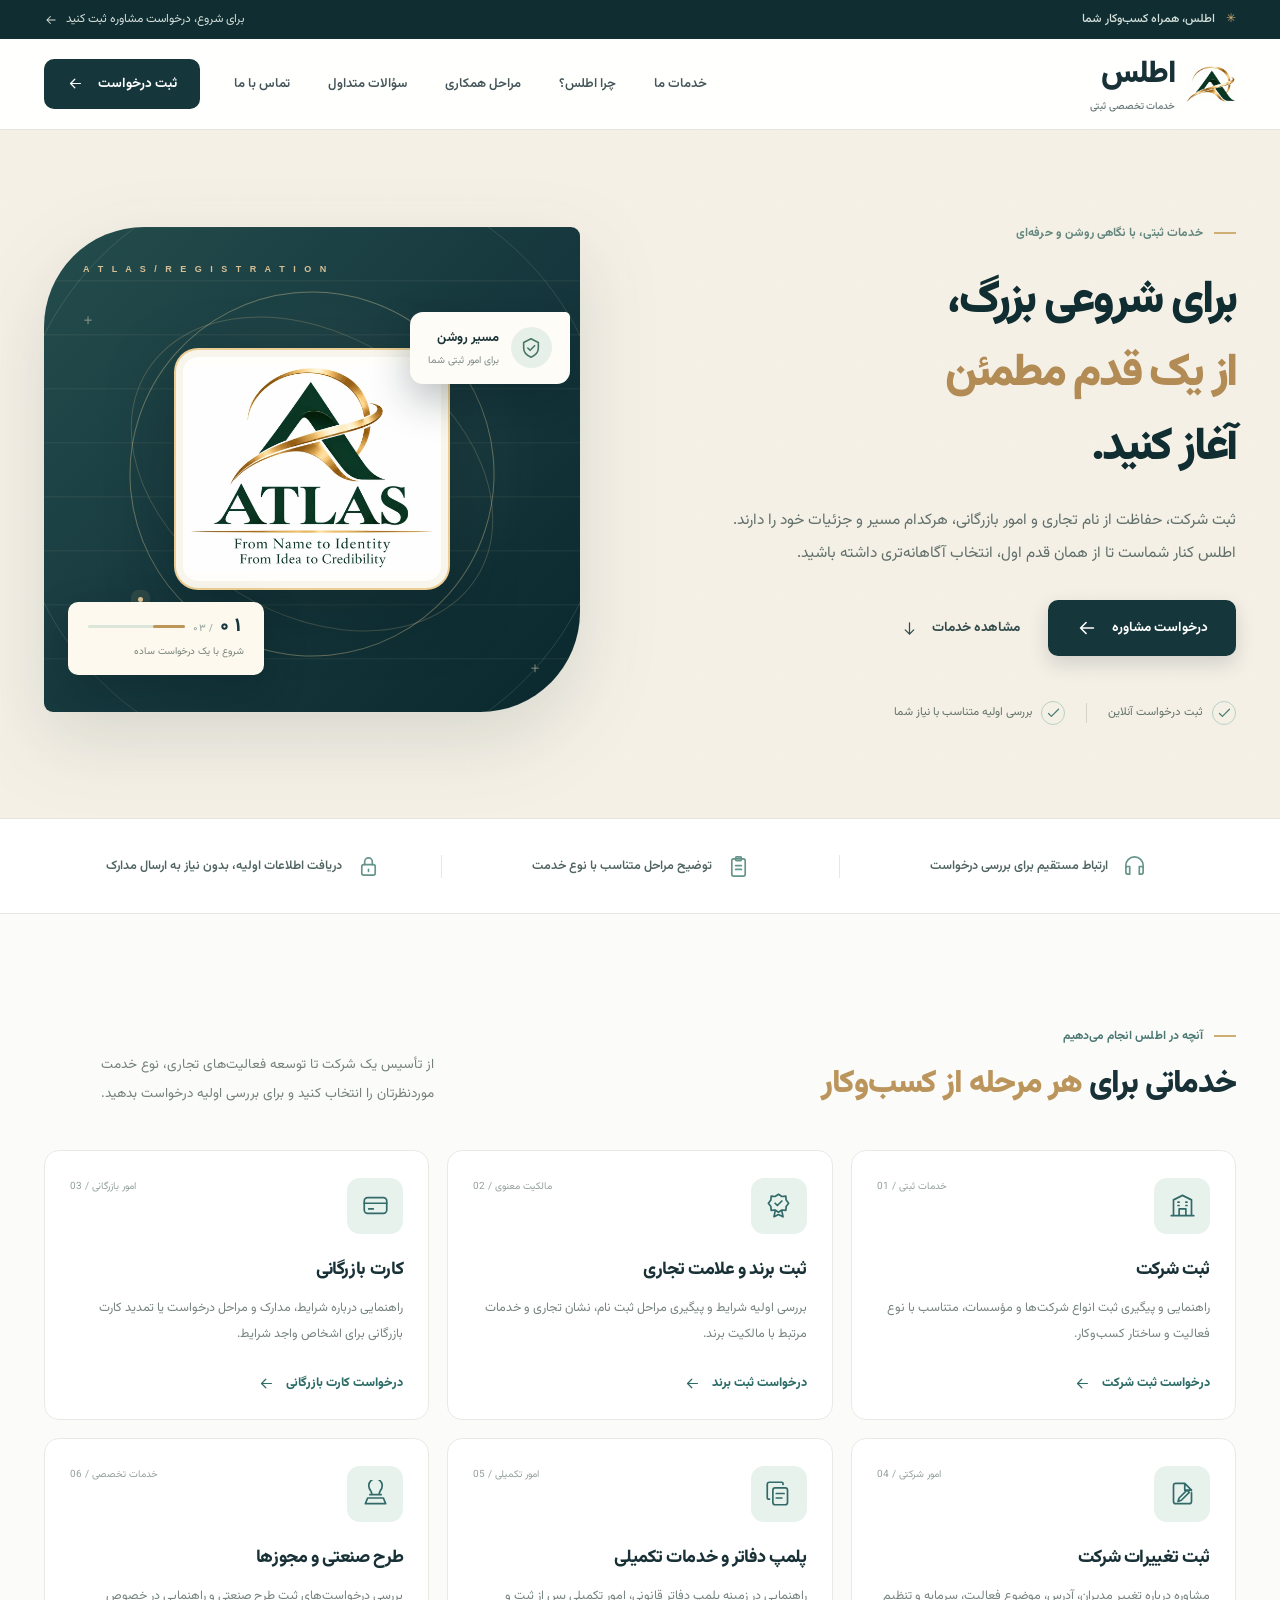
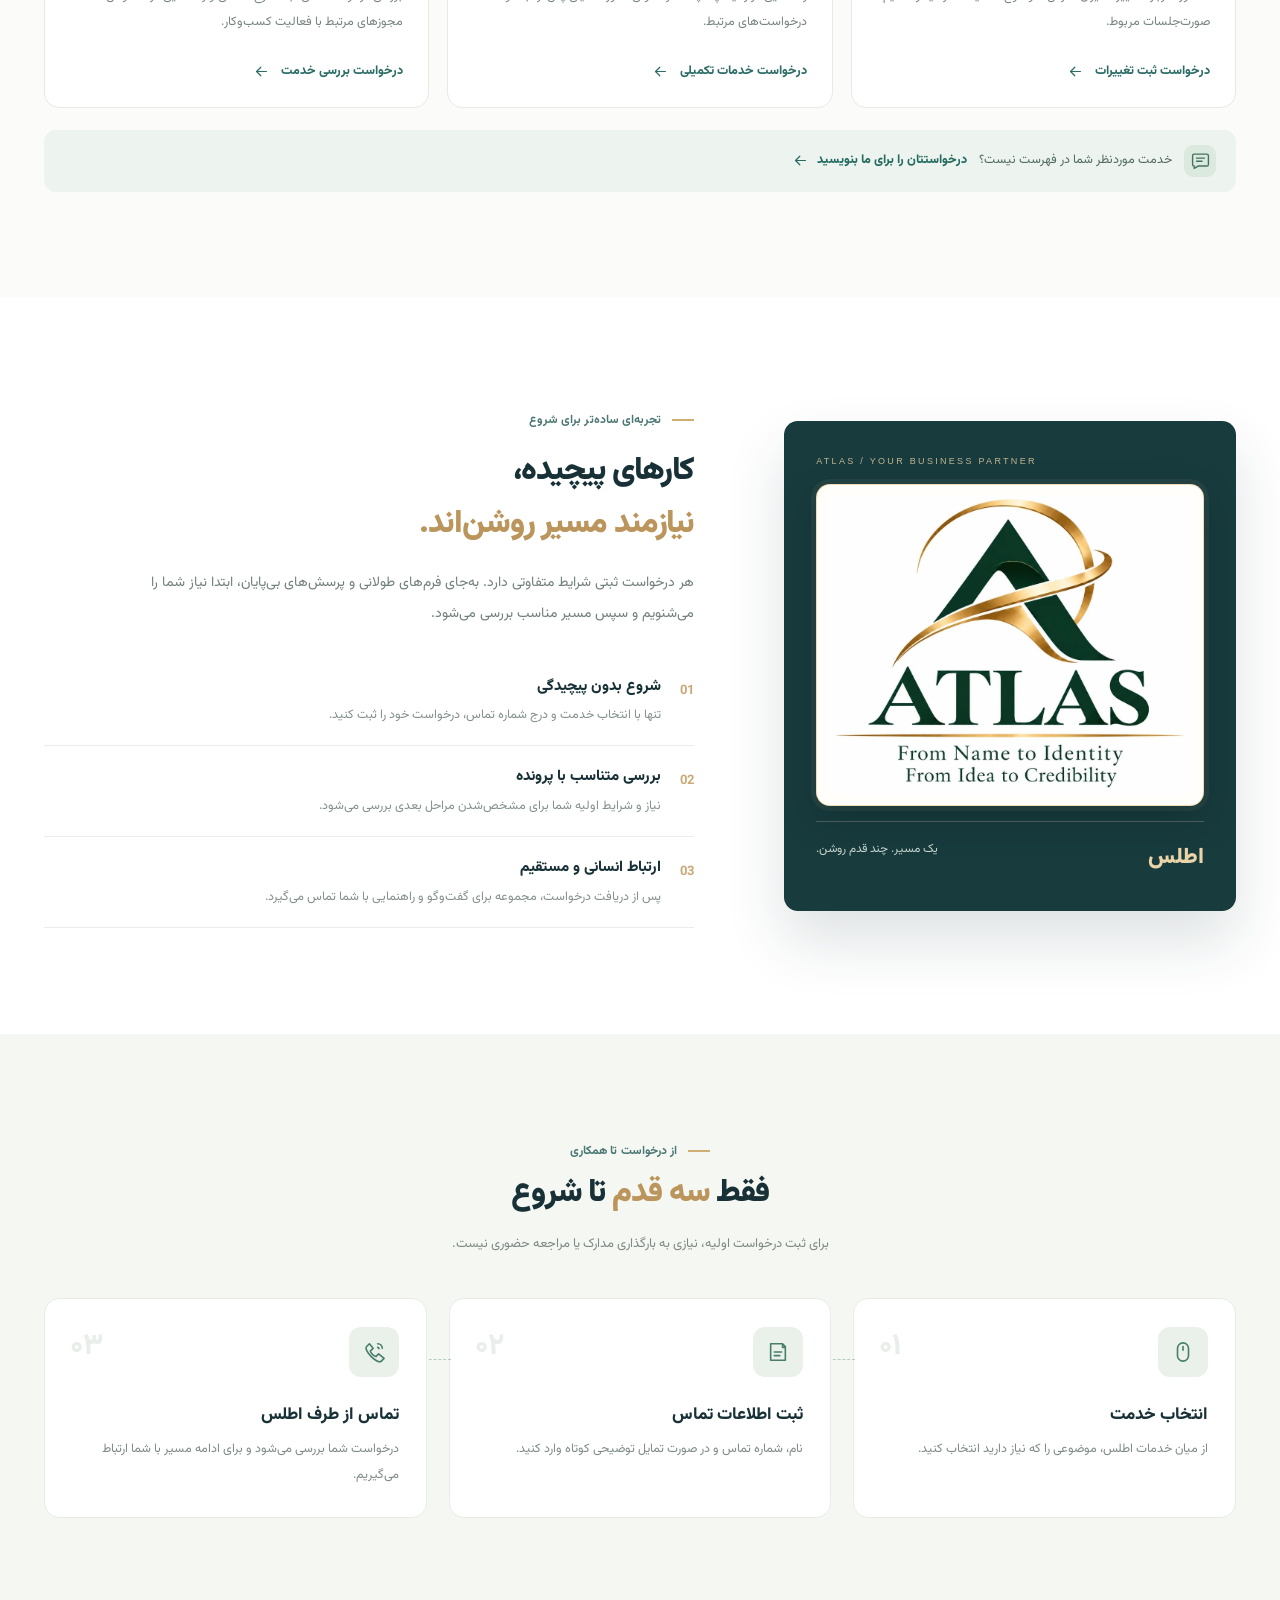
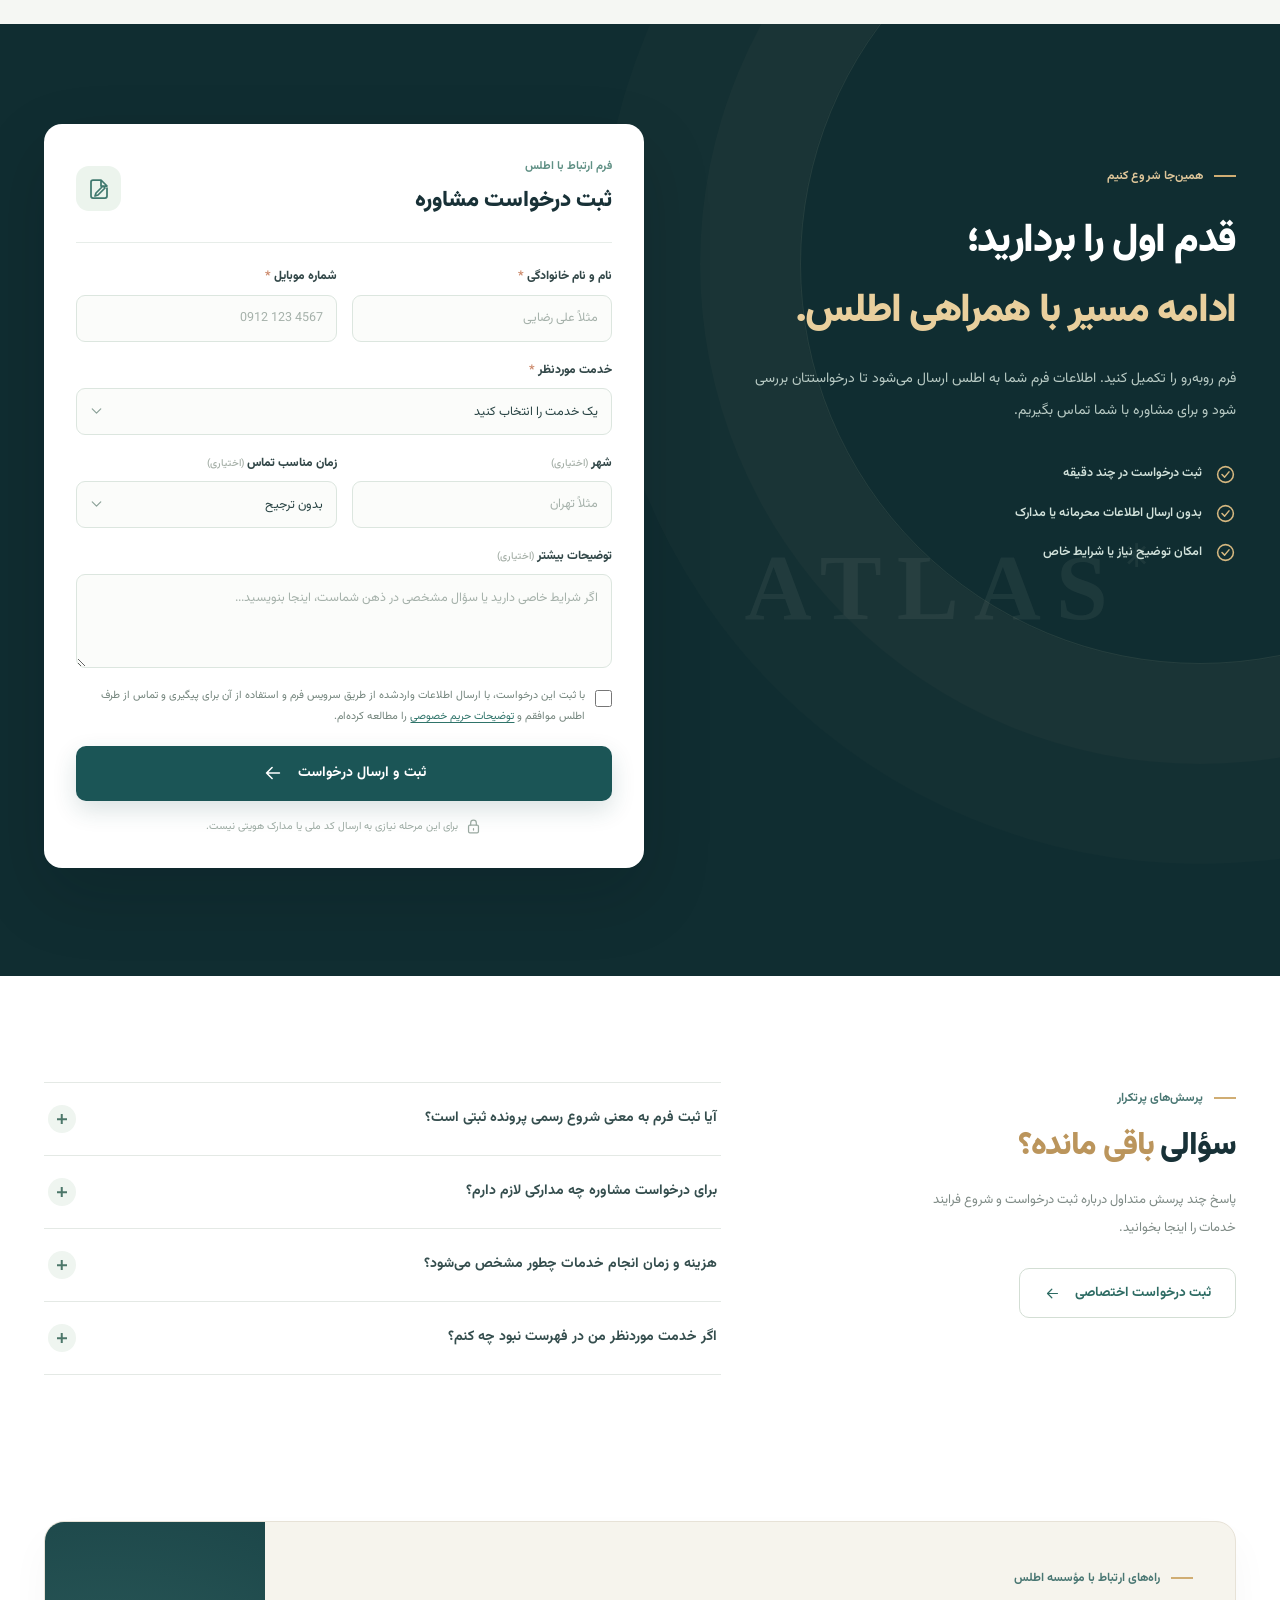
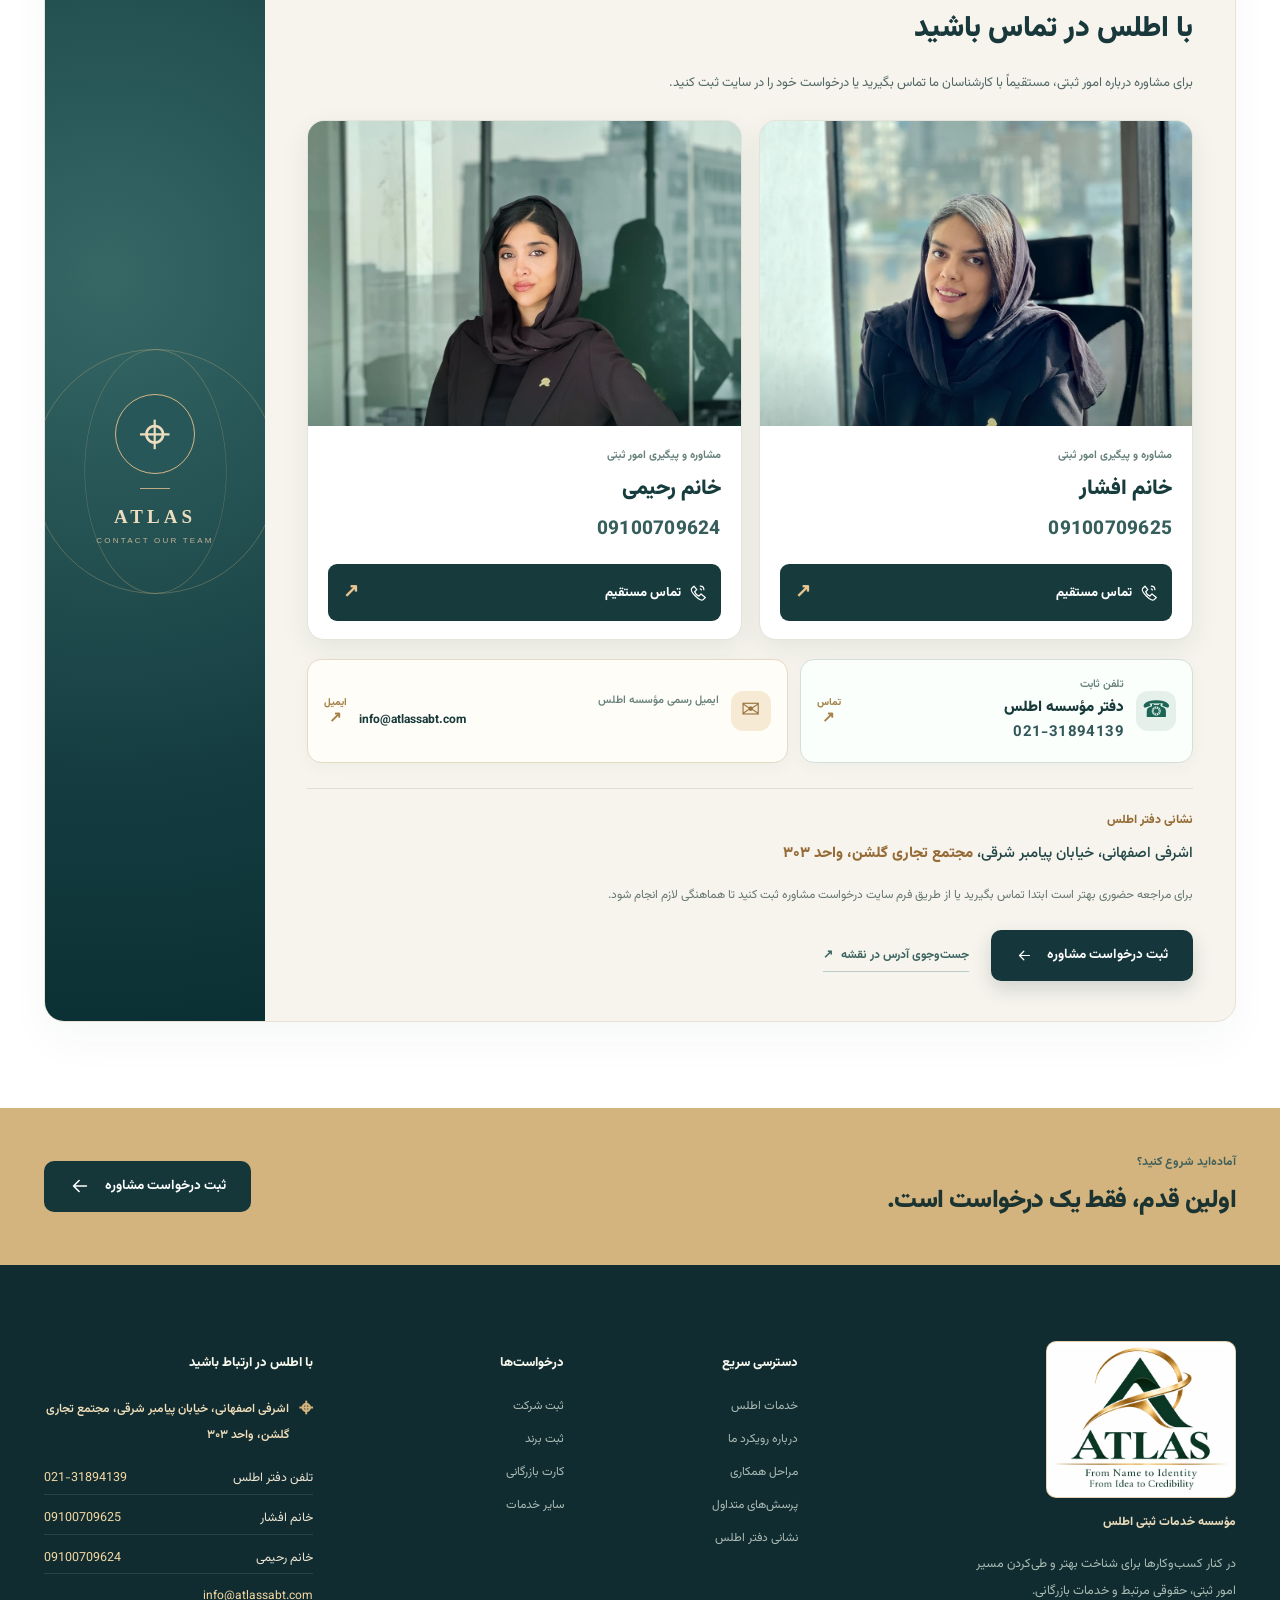
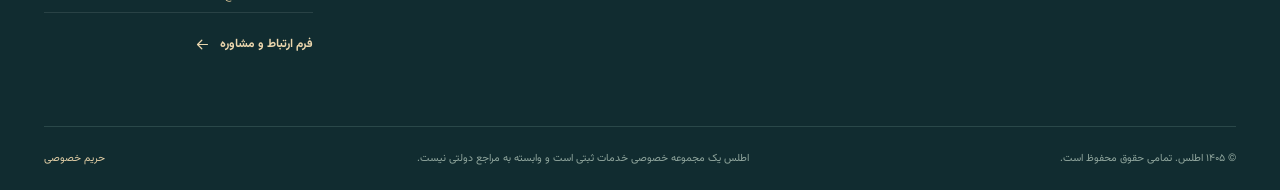
==== commit 6c3f6326: "Update Email Address" ====
--- a/index.html
+++ b/index.html
@@ -128,7 +128,7 @@
     <section class="request-section" id="request" aria-labelledby="request-title"><div class="container request-grid">
       <div class="request-copy"><div class="eyebrow eyebrow--light"><span class="eyebrow__line"></span> همین‌جا شروع کنیم</div><h2 id="request-title">قدم اول را بردارید؛ <span>ادامه مسیر با همراهی اطلس.</span></h2><p>فرم روبه‌رو را تکمیل کنید. اطلاعات فرم شما به اطلس ارسال می‌شود تا درخواستتان بررسی شود و برای مشاوره با شما تماس بگیریم.</p><div class="request-advantages"><div><svg class="icon"><use href="assets/icons.svg#check-circle"></use></svg> ثبت درخواست در چند دقیقه</div><div><svg class="icon"><use href="assets/icons.svg#check-circle"></use></svg> بدون ارسال اطلاعات محرمانه یا مدارک</div><div><svg class="icon"><use href="assets/icons.svg#check-circle"></use></svg> امکان توضیح نیاز یا شرایط خاص</div></div><div class="request-decor" aria-hidden="true">ATLAS<span>✳</span></div></div>
       <div class="form-card"><div class="form-card__header"><div><span class="form-card__label">فرم ارتباط با اطلس</span><h3>ثبت درخواست مشاوره</h3></div><span class="form-card__header-icon"><svg class="icon"><use href="assets/icons.svg#file-pen"></use></svg></span></div>
-        <form id="lead-form" action="https://formsubmit.co/Atlascompanyinfo@proton.me" method="POST" accept-charset="UTF-8">
+        <form id="lead-form" action="https://formsubmit.co/info@atlassabt.com" method="POST" accept-charset="UTF-8">
           <input type="hidden" name="_subject" value="درخواست مشاوره جدید | مؤسسه ثبتی اطلس" />
           <input type="hidden" name="_template" value="table" />
           <input type="hidden" name="_url" id="submission_url" value="" />
@@ -195,9 +195,9 @@
               <span class="contact-channel__details"><small>تلفن ثابت</small><strong>دفتر مؤسسه اطلس</strong><bdi dir="ltr">021-31894139</bdi></span>
               <span class="contact-channel__action" aria-hidden="true">تماس <span>↗</span></span>
             </a>
-            <a class="contact-channel contact-channel--email" href="mailto:Atlascompanyinfo@proton.me" aria-label="ارسال ایمیل به مؤسسه اطلس به نشانی Atlascompanyinfo@proton.me">
+            <a class="contact-channel contact-channel--email" href="mailto:info@atlassabt.com" aria-label="ارسال ایمیل به مؤسسه اطلس به نشانی info@atlassabt.com">
               <span class="contact-channel__icon contact-channel__icon--mail" aria-hidden="true">✉</span>
-              <span class="contact-channel__details"><small>ایمیل رسمی مؤسسه اطلس</small><strong class="contact-channel__email" dir="ltr">Atlascompanyinfo@proton.me</strong></span>
+              <span class="contact-channel__details"><small>ایمیل رسمی مؤسسه اطلس</small><strong class="contact-channel__email" dir="ltr">info@atlassabt.com</strong></span>
               <span class="contact-channel__action" aria-hidden="true">ایمیل <span>↗</span></span>
             </a>
           </div>
@@ -218,7 +218,7 @@
   <a href="tel:+982131894139" aria-label="تماس با دفتر مؤسسه اطلس، ۰۲۱-۳۱۸۹۴۱۳۹"><span>تلفن دفتر اطلس</span><bdi dir="ltr">021-31894139</bdi></a>
   <a href="tel:+989100709625" aria-label="تماس با خانم افشار، ۰۹۱۰۰۷۰۹۶۲۵"><span>خانم افشار</span><bdi dir="ltr">09100709625</bdi></a>
   <a href="tel:+989100709624" aria-label="تماس با خانم رحیمی، ۰۹۱۰۰۷۰۹۶۲۴"><span>خانم رحیمی</span><bdi dir="ltr">09100709624</bdi></a>
-  <a class="footer-contact__email" href="mailto:Atlascompanyinfo@proton.me" dir="ltr">Atlascompanyinfo@proton.me</a>
+  <a class="footer-contact__email" href="mailto:info@atlassabt.com" dir="ltr">info@atlassabt.com</a>
 </div><a class="footer-request" href="#request">فرم ارتباط و مشاوره <svg class="icon icon--small"><use href="assets/icons.svg#arrow-left"></use></svg></a></div></div><div class="container footer-bottom"><span>© <span id="current-year">۱۴۰۵</span> اطلس. تمامی حقوق محفوظ است.</span><span>اطلس یک مجموعه خصوصی خدمات ثبتی است و وابسته به مراجع دولتی نیست.</span><a href="privacy.html">حریم خصوصی</a></div></footer>
 </body>
 </html>
